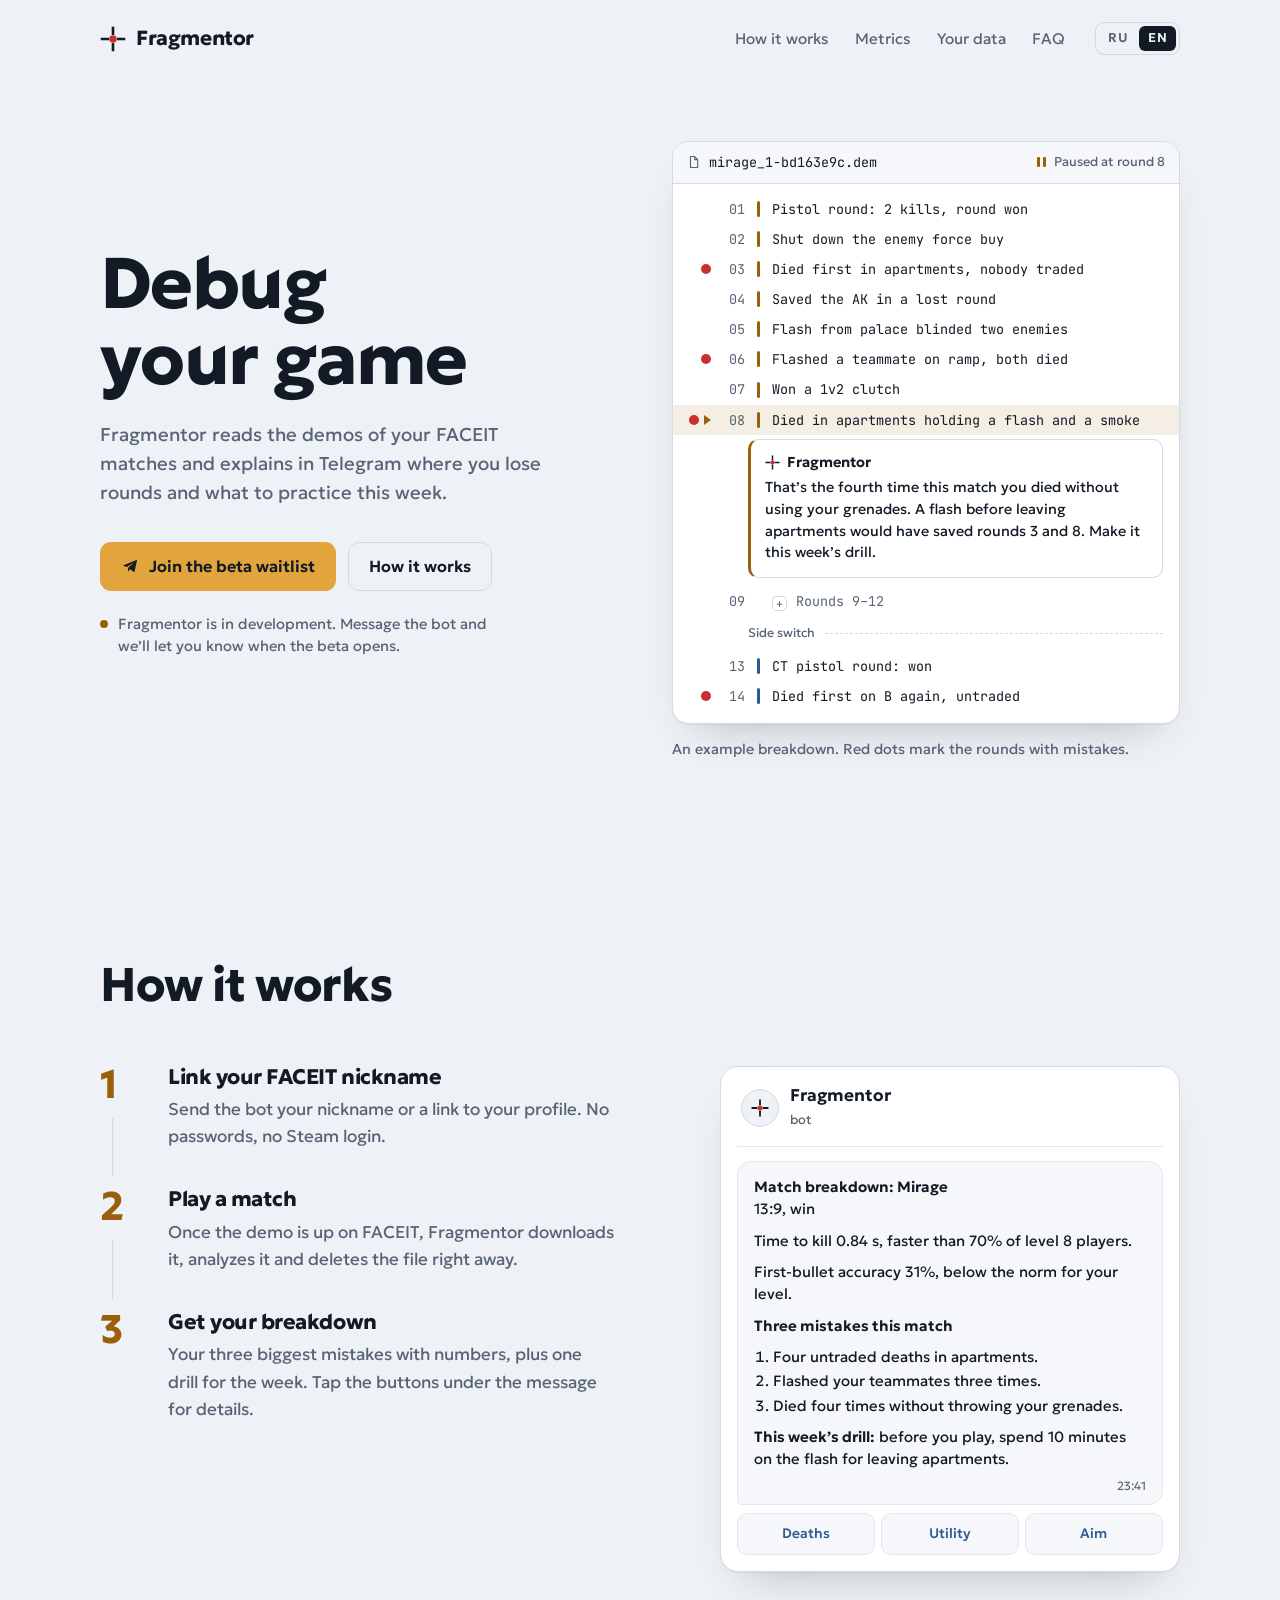
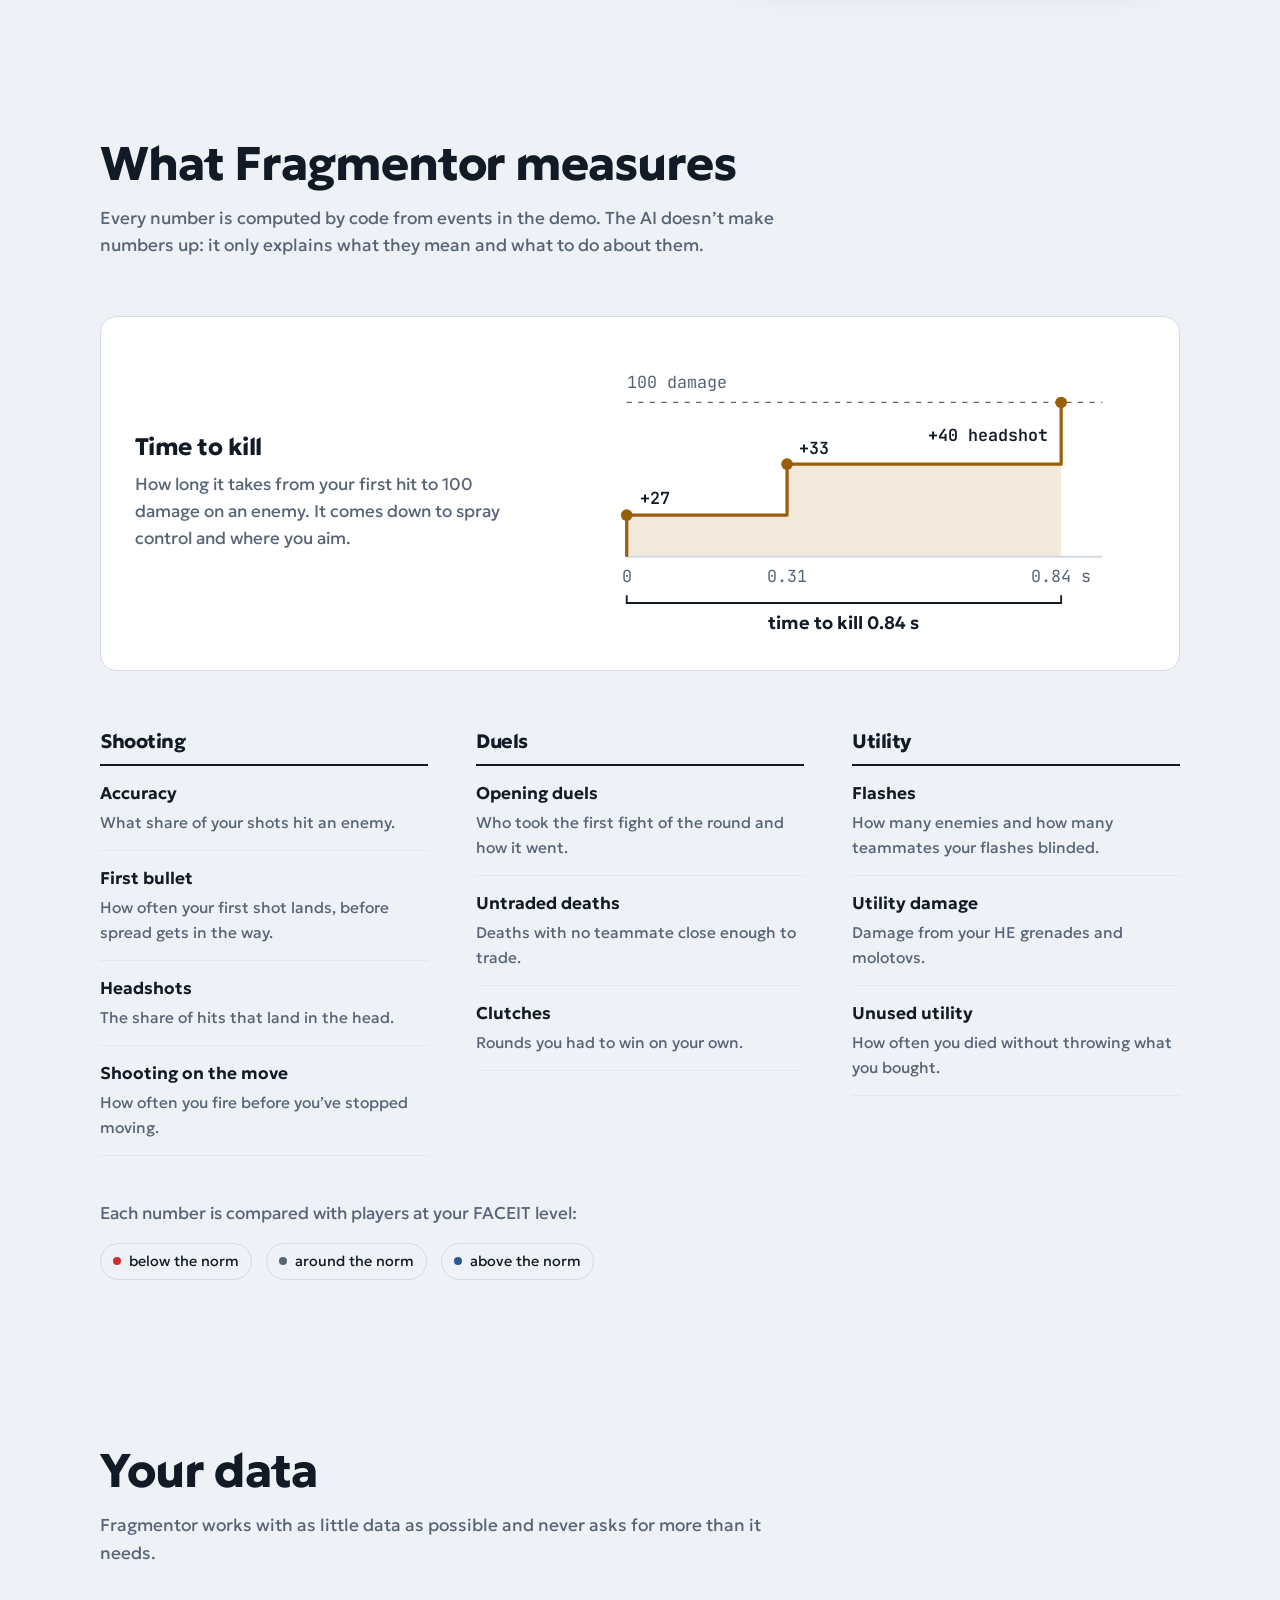
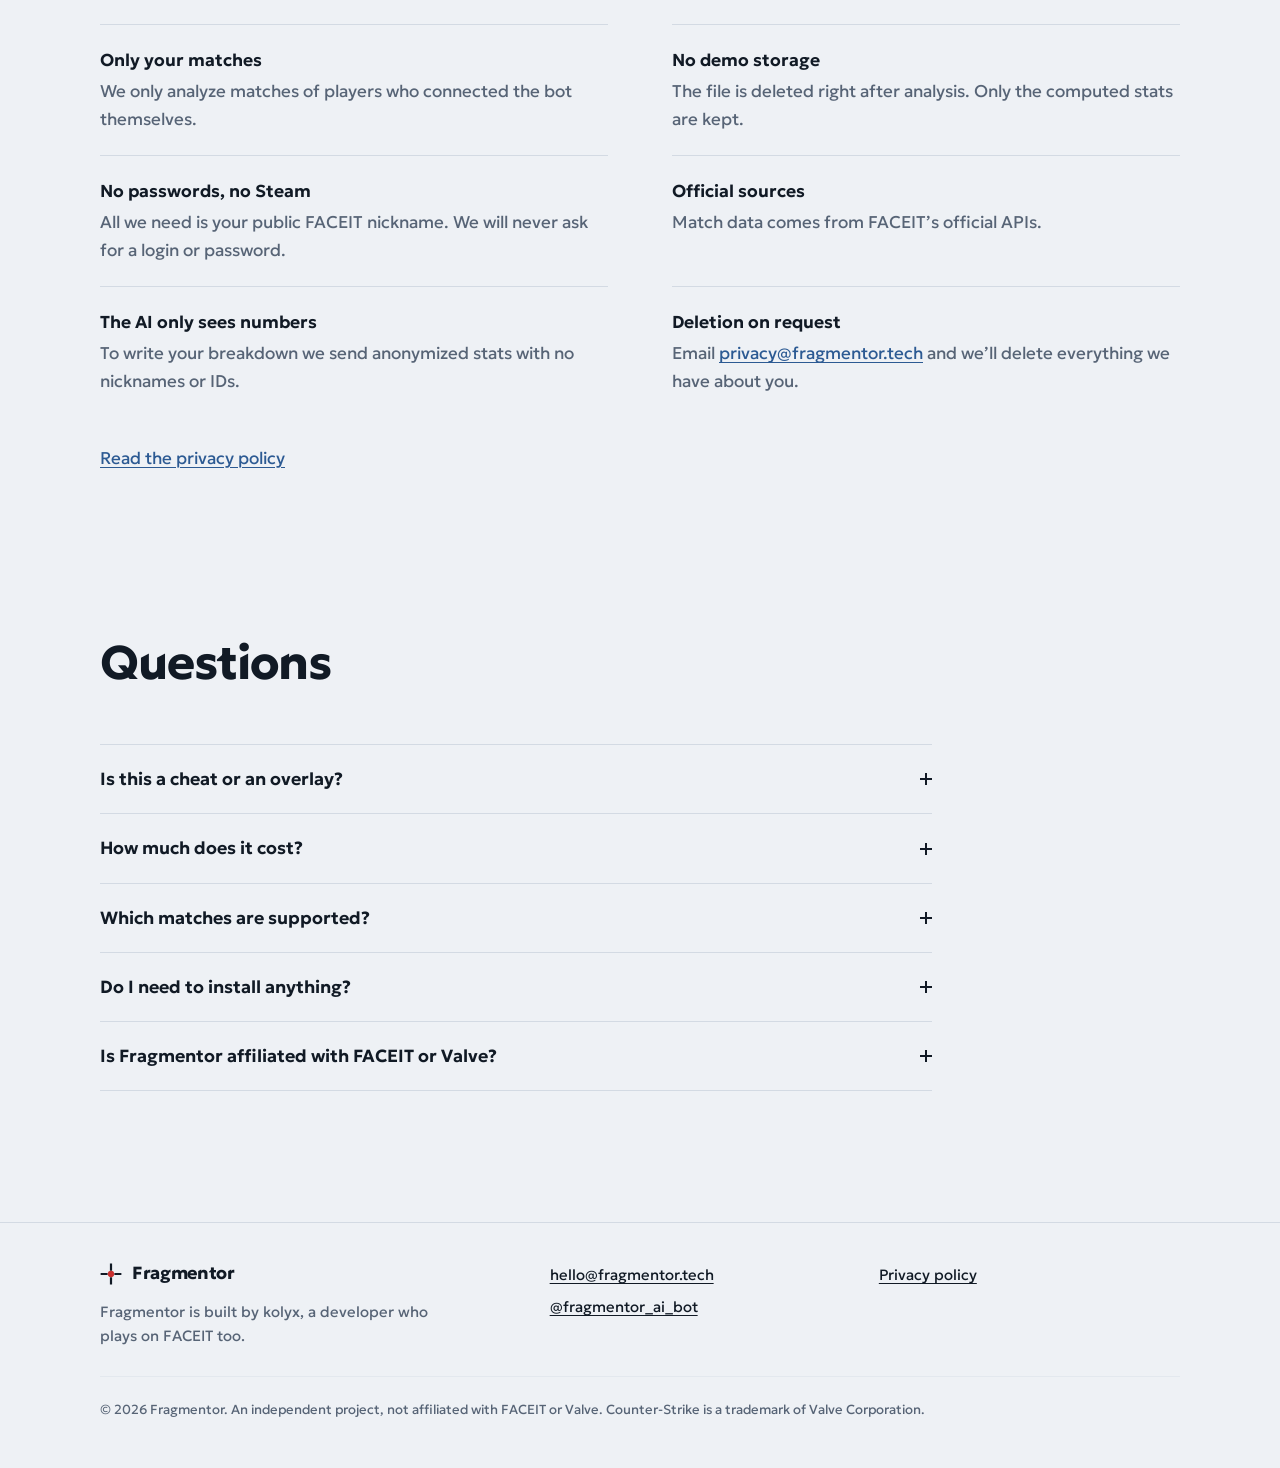
==== landing/src/index.html @ 15a8e7bc "init" ====
<!doctype html>
<html lang="ru" data-lang="ru">
<head>
<meta charset="utf-8">
<meta name="viewport" content="width=device-width, initial-scale=1">
<title>Fragmentor — ИИ-тренер по CS2 в Telegram</title>
<meta name="description" content="Fragmentor разбирает демки твоих матчей на FACEIT и объясняет в Telegram, где ты теряешь раунды и что тренировать на этой неделе.">
<link rel="canonical" href="https://fragmentor.tech/">
<meta property="og:type" content="website">
<meta property="og:site_name" content="Fragmentor">
<meta property="og:url" content="https://fragmentor.tech/">
<meta property="og:title" content="Fragmentor — ИИ-тренер по CS2 в Telegram">
<meta property="og:description" content="Разбор твоих матчей на FACEIT человеческим языком: где ты теряешь раунды и что тренировать на этой неделе.">
<meta property="og:image" content="https://fragmentor.tech/og-image.png">
<meta property="og:image:width" content="1200">
<meta property="og:image:height" content="630">
<meta property="og:locale" content="ru_RU">
<meta property="og:locale:alternate" content="en_US">
<meta name="twitter:card" content="summary_large_image">
<meta name="theme-color" content="#EEF1F5" media="(prefers-color-scheme: light)">
<meta name="theme-color" content="#0E151E" media="(prefers-color-scheme: dark)">
<link rel="icon" href="favicon.svg" type="image/svg+xml">
<link rel="apple-touch-icon" href="apple-touch-icon.png">
<script>(function(){var d=document.documentElement,l=null;try{var q=new URLSearchParams(location.search).get("lang");if(q==="ru"||q==="en"){l=q;try{localStorage.setItem("fr-lang",q)}catch(e){}}}catch(e){}if(!l){try{var s=localStorage.getItem("fr-lang");if(s==="ru"||s==="en")l=s}catch(e){}}if(!l){l="en";var a=navigator.languages&&navigator.languages.length?navigator.languages:[navigator.language||""];for(var i=0;i<a.length;i++){var c=String(a[i]).toLowerCase();if(c.indexOf("ru")===0){l="ru";break}if(c.indexOf("en")===0)break}}d.setAttribute("lang",l);d.setAttribute("data-lang",l)})();</script>
<style>@font-face{font-family:"Geologica";src:url([data-uri]) format("woff2");font-weight:300 800;font-style:normal;font-display:swap}
@font-face{font-family:"JetBrains Mono";src:url([data-uri]) format("woff2");font-weight:400 700;font-style:normal;font-display:swap}
/* ---------- tokens ---------- */
:root{
  --bg:#EEF1F5; --panel:#FFFFFF; --panel-2:#F5F7FA; --line:#D3DAE3; --line-soft:#E3E8EE;
  --ink:#111A25; --muted:#576476; --t:#E2A43D; --t-ink:#111A25; --t-strong:#9A5F0A; --ct:#2C5A93; --bp:#C9302F;
  --hl:rgba(162,101,12,.11); --fill:rgba(162,101,12,.14);
  --shadow:0 1px 0 rgba(17,26,37,.04),0 22px 44px -26px rgba(17,26,37,.30);
  color-scheme:light;
}
@media (prefers-color-scheme:dark){
  :root{
    --bg:#0E151E; --panel:#141D29; --panel-2:#111925; --line:#253345; --line-soft:#1C2836;
    --ink:#E4EAF2; --muted:#8E9BAE; --t:#E2A33E; --t-ink:#0E151E; --t-strong:#E2A33E; --ct:#82A6DB; --bp:#F0564F;
    --hl:rgba(226,163,62,.11); --fill:rgba(226,163,62,.14);
    --shadow:0 34px 70px -36px rgba(0,0,0,.7);
    color-scheme:dark;
  }
}

/* ---------- base ---------- */
*,*::before,*::after{box-sizing:border-box}
html{-webkit-text-size-adjust:100%;text-size-adjust:100%;scroll-behavior:smooth}
@media (prefers-reduced-motion:reduce){html{scroll-behavior:auto}}
body{margin:0;background:var(--bg);color:var(--ink);font-family:"Geologica",system-ui,-apple-system,"Segoe UI",Roboto,Arial,sans-serif;font-size:1.0625rem;line-height:1.6;font-weight:400;font-variation-settings:"SHRP" 0;-webkit-font-smoothing:antialiased;text-rendering:optimizeLegibility}
svg{display:block}
a{color:var(--ct);text-underline-offset:.2em;text-decoration-thickness:1px}
a:hover{text-decoration-thickness:2px}
:focus-visible{outline:2px solid var(--ct);outline-offset:3px;border-radius:6px}
h1,h2,h3{margin:0;font-weight:720;font-variation-settings:"SHRP" 100;letter-spacing:-.022em;line-height:1.06;text-wrap:balance}
p{margin:0}
b,strong{font-weight:620}
code{font-family:"JetBrains Mono",ui-monospace,SFMono-Regular,Menlo,Consolas,monospace;font-size:.88em;padding:.08em .38em;border-radius:5px;background:var(--panel-2);border:1px solid var(--line-soft)}

/* language switch: both languages live in the markup, one is hidden before first paint */
html[data-lang="ru"] [data-l="en"],html[data-lang="en"] [data-l="ru"]{display:none!important}

.wrap{width:100%;max-width:1160px;margin-inline:auto;padding-inline:clamp(20px,4vw,40px)}
.sr{position:absolute!important;width:1px;height:1px;padding:0;margin:-1px;overflow:hidden;clip:rect(0 0 0 0);white-space:nowrap;border:0}
.skip{position:absolute;left:12px;top:-64px;padding:10px 14px;background:var(--panel);color:var(--ink);border:1px solid var(--line);border-radius:8px;z-index:10}
.skip:focus{top:12px}

/* ---------- header ---------- */
.top{display:flex;align-items:center;justify-content:space-between;gap:24px;padding-block:22px}
.brand{display:inline-flex;align-items:center;gap:10px;color:var(--ink);text-decoration:none;font-weight:720;font-variation-settings:"SHRP" 100;font-size:1.28rem;letter-spacing:-.02em;line-height:1}
.mark{width:26px;height:26px;color:var(--ink);flex:none}
.mark-dot{fill:var(--bp)}
.nav{display:flex;align-items:center;gap:30px}
.links{display:flex;gap:26px}
.links a{color:var(--muted);text-decoration:none;font-size:.95rem}
.links a:hover{color:var(--ink)}
.lang{display:inline-flex;border:1px solid var(--line);border-radius:9px;padding:3px;gap:2px}
.lang button{font:inherit;font-size:.8rem;font-weight:600;letter-spacing:.03em;color:var(--muted);background:none;border:0;border-radius:6px;padding:5px 9px;cursor:pointer;line-height:1.2}
.lang button:hover{color:var(--ink)}
.lang button[aria-pressed="true"]{background:var(--ink);color:var(--bg)}
@media (max-width:880px){.links{display:none}}

/* ---------- hero ---------- */
.hero{display:grid;grid-template-columns:minmax(0,1fr) minmax(0,1fr);gap:clamp(36px,5vw,64px);align-items:center;padding-block:clamp(28px,5vw,72px) clamp(72px,9vw,128px)}
.hero h1{font-size:clamp(2.9rem,5.6vw,4.6rem);max-width:12ch}
.lede{margin-top:24px;font-size:clamp(1.1rem,1.45vw,1.24rem);color:var(--muted);max-width:34ch;line-height:1.55}
.actions{display:flex;flex-wrap:wrap;gap:12px;margin-top:34px}
.btn{display:inline-flex;align-items:center;gap:10px;padding:14px 20px;border-radius:11px;font-weight:600;font-size:1rem;text-decoration:none;line-height:1.2;border:1px solid transparent;transition:border-color .15s ease,filter .15s ease}
.btn svg{width:18px;height:18px;flex:none}
.btn-p{background:var(--t);color:var(--t-ink)}
.btn-p:hover{filter:brightness(1.07)}
.btn-s{border-color:var(--line);color:var(--ink)}
.btn-s:hover{border-color:var(--ink)}
.status{margin-top:22px;display:flex;gap:10px;align-items:baseline;color:var(--muted);font-size:.92rem;max-width:42ch;line-height:1.5}
.status::before{content:"";flex:none;width:8px;height:8px;border-radius:50%;background:var(--t-strong);transform:translateY(-1px)}
@media (max-width:980px){.hero{grid-template-columns:minmax(0,1fr)}.hero h1{max-width:11ch}}

/* ---------- debugger (the one loud element) ---------- */
.dbg-wrap{margin:0}
.dbg{background:var(--panel);border:1px solid var(--line);border-radius:16px;box-shadow:var(--shadow);overflow:hidden;font-family:"JetBrains Mono",ui-monospace,SFMono-Regular,Menlo,Consolas,monospace;font-size:.84rem;line-height:1.5}
.dbg-bar{display:flex;justify-content:space-between;align-items:center;gap:12px;padding:10px 14px;background:var(--panel-2);border-bottom:1px solid var(--line)}
.dbg-tab{display:inline-flex;align-items:center;gap:8px;color:var(--ink);min-width:0}
.dbg-tab span{overflow:hidden;text-overflow:ellipsis;white-space:nowrap}
.dbg-tab svg{width:14px;height:14px;color:var(--muted);flex:none}
.dbg-state{display:inline-flex;align-items:center;gap:8px;color:var(--muted);white-space:nowrap;font-family:"Geologica",system-ui,sans-serif;font-size:.8rem}
.pause{display:inline-flex;gap:3px}
.pause::before,.pause::after{content:"";width:3px;height:10px;border-radius:1px;background:var(--t-strong)}
.code{list-style:none;margin:0;padding:10px 0 12px}
.ln,.fold{display:grid;grid-template-columns:30px 22px 3px minmax(0,1fr);align-items:center;column-gap:12px;padding:5px 16px 5px 8px}
.g{display:flex;align-items:center;justify-content:flex-end;gap:5px}
.n{color:var(--muted);text-align:right;font-variant-numeric:tabular-nums}
.side{width:3px;height:16px;border-radius:2px;background:var(--t-strong)}
.side.ct{background:var(--ct)}
.dot{display:block;width:10px;height:10px;border-radius:50%;background:var(--bp)}
.arrow{display:block;width:0;height:0;border-top:5px solid transparent;border-bottom:5px solid transparent;border-left:7px solid var(--t-strong)}
.ln.cur{background:var(--hl)}
.fold{color:var(--muted)}
.fold .side{background:none}
.box{display:inline-grid;place-items:center;width:15px;height:15px;border:1px solid var(--line);border-radius:4px;font-size:.72rem;line-height:1;margin-right:9px;vertical-align:-2px}
.half{display:flex;align-items:center;gap:10px;padding:8px 16px 8px 75px;color:var(--muted);font-family:"Geologica",system-ui,sans-serif;font-size:.78rem}
.half::after{content:"";flex:1;border-top:1px dashed var(--line)}
.note{margin:4px 16px 8px 75px;padding:12px 14px 13px;border:1px solid var(--line);border-left:3px solid var(--t-strong);border-radius:10px;background:var(--panel);font-family:"Geologica",system-ui,sans-serif;font-size:.9rem;line-height:1.5}
.note-h{display:flex;align-items:center;gap:7px;font-weight:620;margin-bottom:4px}
.note-h .mark{width:15px;height:15px}
.dbg-cap{margin-top:14px;color:var(--muted);font-size:.9rem}
@media (max-width:520px){
  .dbg{font-size:.78rem}
  .ln,.fold{grid-template-columns:24px 20px 3px minmax(0,1fr);column-gap:9px;padding-right:12px}
  .half{padding-left:64px}
  .note{margin-left:16px}
}

/* one orchestrated moment: the debugger steps through the match on load */
@media (prefers-reduced-motion:no-preference){
  .code>li{animation:step .32s ease-out both;animation-delay:var(--d,0ms)}
  .ln .dot{animation:pop .34s cubic-bezier(.3,1.7,.5,1) both;animation-delay:calc(var(--d,0ms) + 260ms)}
  .code>li.cur{animation:step .32s ease-out both,cur .5s ease-out both;animation-delay:var(--d,0ms),var(--c,0ms)}
  .cur .arrow{animation:show .2s ease-out both;animation-delay:var(--c,0ms)}
}
@keyframes step{from{opacity:0;transform:translateY(3px)}to{opacity:1;transform:none}}
@keyframes pop{from{transform:scale(0)}to{transform:scale(1)}}
@keyframes cur{from{background:transparent}to{background:var(--hl)}}
@keyframes show{from{opacity:0}to{opacity:1}}

/* ---------- sections ---------- */
.sec{padding-block:clamp(52px,6.5vw,92px)}
.sec-head{max-width:46rem;margin-bottom:clamp(34px,5vw,56px)}
.sec-head h2{font-size:clamp(2rem,3.7vw,2.95rem)}
.sec-head p{margin-top:16px;color:var(--muted);font-size:1.08rem;max-width:58ch}

/* how it works: a real sequence, so it is numbered */
.how{display:grid;grid-template-columns:minmax(0,1fr) minmax(0,.95fr);gap:clamp(36px,6vw,88px);align-items:start}
.steps{list-style:none;margin:0;padding:0;counter-reset:s}
.steps li{position:relative;display:grid;grid-template-columns:52px minmax(0,1fr);gap:16px;padding-bottom:38px}
.steps li:last-child{padding-bottom:0}
.steps li::before{counter-increment:s;content:counter(s);font-weight:760;font-variation-settings:"SHRP" 100;font-size:2.5rem;line-height:.9;color:var(--t-strong)}
.steps li:not(:last-child)::after{content:"";position:absolute;left:12px;top:52px;bottom:12px;width:1px;background:var(--line)}
.steps h3{font-size:1.32rem;margin-bottom:8px}
.steps p{color:var(--muted);max-width:42ch}

.tg{margin:0;background:var(--panel);border:1px solid var(--line);border-radius:18px;box-shadow:var(--shadow);padding:16px;max-width:460px;width:100%;justify-self:end}
.tg-h{display:flex;align-items:center;gap:11px;padding:2px 4px 14px;border-bottom:1px solid var(--line-soft);margin-bottom:14px}
.ava{width:38px;height:38px;border-radius:50%;background:var(--bg);display:grid;place-items:center;border:1px solid var(--line);flex:none}
.ava .mark{width:18px;height:18px}
.tg-h b{display:block;line-height:1.2}
.tg-h small{color:var(--muted);font-size:.8rem}
.msg{background:var(--panel-2);border:1px solid var(--line-soft);border-radius:14px 14px 14px 4px;padding:14px 16px 10px;font-size:.93rem;line-height:1.5}
.msg p+p,.msg p+ol,.msg ol+p{margin-top:9px}
.msg ol{margin:4px 0 0;padding-left:1.25em}
.msg li+li{margin-top:2px}
.time{display:block;text-align:right;color:var(--muted);font-size:.74rem;margin-top:6px}
.kb{display:grid;grid-template-columns:repeat(3,minmax(0,1fr));gap:6px;margin-top:8px}
.kb>span{display:block;text-align:center;padding:9px 6px;border-radius:10px;background:var(--panel-2);border:1px solid var(--line-soft);font-size:.86rem;font-weight:500;color:var(--ct)}
@media (max-width:980px){.how{grid-template-columns:minmax(0,1fr)}.tg{justify-self:start}}

/* metrics */
.ttk{display:grid;grid-template-columns:minmax(0,.78fr) minmax(0,1.22fr);gap:clamp(24px,4vw,56px);align-items:center;padding:clamp(22px,3vw,34px);background:var(--panel);border:1px solid var(--line);border-radius:16px}
.ttk h3{font-size:1.5rem}
.ttk p{margin-top:10px;color:var(--muted);max-width:38ch}
.ttk svg{width:100%;max-width:540px;height:auto;justify-self:center;overflow:visible}
.ttk .axis{stroke:var(--line);stroke-width:1.5}
.ttk .lim{stroke:var(--muted);stroke-width:1;stroke-dasharray:4 5}
.ttk .area{fill:var(--fill)}
.ttk .stepline{stroke:var(--t-strong);fill:none;stroke-width:2.5;stroke-linejoin:round}
.ttk .hit{fill:var(--t-strong)}
.ttk .brace{stroke:var(--ink);fill:none;stroke-width:1.4}
.ttk text{font-family:"JetBrains Mono",ui-monospace,Menlo,Consolas,monospace;font-size:13px;fill:var(--muted)}
.ttk text.dmg{fill:var(--ink);font-weight:600}
.ttk text.total{fill:var(--ink);font-family:"Geologica",system-ui,sans-serif;font-weight:620;font-size:14px}
.groups{display:grid;grid-template-columns:repeat(3,minmax(0,1fr));gap:clamp(24px,4vw,48px);margin-top:clamp(40px,5vw,60px)}
.group h3{font-size:1.22rem;padding-bottom:12px;border-bottom:2px solid var(--ink)}
.group dl{margin:0}
.group dl>div{padding:14px 0;border-bottom:1px solid var(--line-soft)}
.group dt{font-weight:620}
.group dd{margin:4px 0 0;color:var(--muted);font-size:.97rem}
.compare{margin-top:clamp(32px,4vw,44px);display:flex;flex-wrap:wrap;align-items:center;gap:12px 14px;color:var(--muted);max-width:60rem}
.compare p{flex-basis:100%;margin-bottom:4px}
.chip{display:inline-flex;align-items:center;gap:8px;font-size:.9rem;color:var(--ink);padding:6px 12px;border-radius:999px;border:1px solid var(--line)}
.chip::before{content:"";width:8px;height:8px;border-radius:50%}
.chip.lo::before{background:var(--bp)}
.chip.mid::before{background:var(--muted)}
.chip.hi::before{background:var(--ct)}
@media (max-width:980px){.ttk{grid-template-columns:minmax(0,1fr)}.groups{grid-template-columns:minmax(0,1fr)}}

/* data pledges */
.pledges{display:grid;grid-template-columns:repeat(2,minmax(0,1fr));gap:0 clamp(28px,5vw,64px);list-style:none;margin:0;padding:0}
.pledges li{padding:22px 0;border-top:1px solid var(--line)}
.pledges b{display:block;font-size:1.08rem;margin-bottom:4px}
.pledges li>span{color:var(--muted)}
.more{margin-top:28px}
@media (max-width:760px){.pledges{grid-template-columns:minmax(0,1fr)}}

/* faq */
.faq{max-width:52rem}
.faq details{border-top:1px solid var(--line)}
.faq details:last-child{border-bottom:1px solid var(--line)}
.faq summary{list-style:none;cursor:pointer;display:flex;justify-content:space-between;align-items:center;gap:20px;padding:20px 0;font-weight:620;font-size:1.1rem}
.faq summary::-webkit-details-marker{display:none}
.faq summary::after{content:"";flex:none;width:12px;height:12px;background:linear-gradient(var(--ink),var(--ink)) center/12px 2px no-repeat,linear-gradient(var(--ink),var(--ink)) center/2px 12px no-repeat;transition:transform .2s ease}
.faq details[open] summary::after{transform:rotate(45deg)}
.faq details p{padding:0 0 22px;color:var(--muted);max-width:62ch}
@media (prefers-reduced-motion:reduce){.faq summary::after{transition:none}}

/* footer */
.foot{border-top:1px solid var(--line);margin-top:clamp(24px,4vw,48px)}
.foot-in{padding-block:40px 48px;display:grid;grid-template-columns:minmax(0,1.4fr) minmax(0,1fr) minmax(0,1fr);gap:28px;font-size:.93rem;color:var(--muted)}
.foot .brand{font-size:1.1rem}
.foot .brand .mark{width:22px;height:22px}
.foot p+p{margin-top:8px}
.foot a{color:var(--ink)}
.about{margin-top:14px;max-width:34ch}
.legal{grid-column:1/-1;font-size:.82rem;padding-top:22px;border-top:1px solid var(--line-soft)}
@media (max-width:760px){.foot-in{grid-template-columns:minmax(0,1fr)}}

/* privacy page */
.doc{max-width:46rem;padding-block:clamp(20px,4vw,48px) clamp(64px,8vw,104px)}
.back{display:inline-block;margin-bottom:28px;color:var(--muted);text-decoration:none;font-size:.95rem}
.back:hover{color:var(--ink)}
.doc h1{font-size:clamp(2.2rem,4.8vw,3.4rem)}
.date{margin-top:14px;color:var(--muted)}
.doc .intro{margin-top:26px;font-size:1.12rem}
.doc h2{font-size:1.36rem;margin-top:46px;margin-bottom:12px}
.doc p+p{margin-top:12px}
.doc ul{padding-left:1.2em;margin:12px 0 0}
.doc li+li{margin-top:8px}
</style>
</head>
<body>
<a class="skip" href="#main"><span data-l="ru">К содержанию</span><span data-l="en">Skip to content</span></a>

<header class="wrap top">
  <a class="brand" href="./"><svg class="mark" viewBox="0 0 32 32" aria-hidden="true"><path d="M16 2.5v7M16 22.5v7M2.5 16h7M22.5 16h7" fill="none" stroke="currentColor" stroke-width="3.2" stroke-linecap="square"/><circle class="mark-dot" cx="16" cy="16" r="4.6"/></svg><span>Fragmentor</span></a>
  <nav class="nav" aria-label="Fragmentor">
    <div class="links">
      <a href="#how"><span data-l="ru">Как это работает</span><span data-l="en">How it works</span></a>
      <a href="#metrics"><span data-l="ru">Что считаем</span><span data-l="en">Metrics</span></a>
      <a href="#data"><span data-l="ru">Данные</span><span data-l="en">Your data</span></a>
      <a href="#faq"><span data-l="ru">Вопросы</span><span data-l="en">FAQ</span></a>
    </div>
    <div class="lang" role="group" aria-label="Язык / Language">
      <button type="button" data-set-lang="ru" lang="ru" aria-pressed="true">RU</button>
      <button type="button" data-set-lang="en" lang="en" aria-pressed="false">EN</button>
    </div>
  </nav>
</header>

<main id="main">

<section class="wrap hero">
  <div class="hero-copy">
    <h1><span data-l="ru">Отладка твоей игры</span><span data-l="en">Debug your game</span></h1>
    <p class="lede" data-l="ru">Fragmentor разбирает демки твоих матчей на FACEIT и объясняет в Telegram, где ты теряешь раунды и что тренировать на этой неделе.</p>
    <p class="lede" data-l="en">Fragmentor reads the demos of your FACEIT matches and explains in Telegram where you lose rounds and what to practice this week.</p>
    <div class="actions">
      <a class="btn btn-p" href="https://t.me/fragmentor_ai_bot"><svg viewBox="0 0 24 24" aria-hidden="true"><path fill="currentColor" d="M2.5 11.2 21.5 3.5l-3.7 16.8-5.6-4.1-2.9 3 .3-4.9 8.4-7.4-10.4 6.5z"/></svg><span data-l="ru">Встать в очередь на бету</span><span data-l="en">Join the beta waitlist</span></a>
      <a class="btn btn-s" href="#how"><span data-l="ru">Как это работает</span><span data-l="en">How it works</span></a>
    </div>
    <p class="status" data-l="ru">Fragmentor в разработке. Напиши боту, и мы сообщим, когда откроем бету.</p>
    <p class="status" data-l="en">Fragmentor is in development. Message the bot and we’ll let you know when the beta opens.</p>
  </div>

  <figure class="dbg-wrap">
    <div class="dbg">
      <div class="dbg-bar">
        <div class="dbg-tab"><svg viewBox="0 0 16 16" aria-hidden="true"><path d="M4 1.75h4.75l3.5 3.5v9H4zM8.75 1.75v3.5h3.5" fill="none" stroke="currentColor" stroke-width="1.3" stroke-linejoin="round"/></svg><span>mirage_1-bd163e9c.dem</span></div>
        <div class="dbg-state"><span class="pause" aria-hidden="true"></span><span data-l="ru">Пауза на раунде 8</span><span data-l="en">Paused at round 8</span></div>
      </div>
      <ol class="code">
        <li class="ln" style="--d:120ms"><span class="g"></span><span class="n">01</span><span class="side"></span><span class="x"><span data-l="ru">Пистолетка: 2 убийства, раунд наш</span><span data-l="en">Pistol round: 2 kills, round won</span></span></li>
        <li class="ln" style="--d:200ms"><span class="g"></span><span class="n">02</span><span class="side"></span><span class="x"><span data-l="ru">Добили форс соперника</span><span data-l="en">Shut down the enemy force buy</span></span></li>
        <li class="ln bp" style="--d:280ms"><span class="g"><i class="dot"></i></span><span class="n">03</span><span class="side"></span><span class="x"><span data-l="ru">Умер первым в апсах, никто не разменял</span><span data-l="en">Died first in apartments, nobody traded</span></span></li>
        <li class="ln" style="--d:360ms"><span class="g"></span><span class="n">04</span><span class="side"></span><span class="x"><span data-l="ru">Сохранил AK в проигранном раунде</span><span data-l="en">Saved the AK in a lost round</span></span></li>
        <li class="ln" style="--d:440ms"><span class="g"></span><span class="n">05</span><span class="side"></span><span class="x"><span data-l="ru">Флешка из паласа ослепила двоих</span><span data-l="en">Flash from palace blinded two enemies</span></span></li>
        <li class="ln bp" style="--d:520ms"><span class="g"><i class="dot"></i></span><span class="n">06</span><span class="side"></span><span class="x"><span data-l="ru">Ослепил своего на рампе, погибли оба</span><span data-l="en">Flashed a teammate on ramp, both died</span></span></li>
        <li class="ln" style="--d:600ms"><span class="g"></span><span class="n">07</span><span class="side"></span><span class="x"><span data-l="ru">Выиграл клатч 1 на 2</span><span data-l="en">Won a 1v2 clutch</span></span></li>
        <li class="ln bp cur" style="--d:680ms;--c:1250ms"><span class="g"><i class="dot"></i><i class="arrow"></i></span><span class="n">08</span><span class="side"></span><span class="x"><span data-l="ru">Умер в апсах с флешкой и смоком</span><span data-l="en">Died in apartments holding a flash and a smoke</span></span></li>
        <li class="note" style="--d:1450ms">
          <div class="note-h"><svg class="mark" viewBox="0 0 32 32" aria-hidden="true"><path d="M16 2.5v7M16 22.5v7M2.5 16h7M22.5 16h7" fill="none" stroke="currentColor" stroke-width="3.2" stroke-linecap="square"/><circle class="mark-dot" cx="16" cy="16" r="4.6"/></svg><span>Fragmentor</span></div>
          <p data-l="ru">Четвёртый раз за матч ты умираешь, не бросив гранаты. Флешка перед выходом из апсов спасла бы раунды 3 и 8. Её и потренируй на этой неделе.</p>
          <p data-l="en">That’s the fourth time this match you died without using your grenades. A flash before leaving apartments would have saved rounds 3 and 8. Make it this week’s drill.</p>
        </li>
        <li class="fold" style="--d:760ms"><span class="g"></span><span class="n">09</span><span class="side"></span><span class="x"><span class="box" aria-hidden="true">+</span><span data-l="ru">Раунды 9–12</span><span data-l="en">Rounds 9–12</span></span></li>
        <li class="half" style="--d:840ms"><span data-l="ru">Смена сторон</span><span data-l="en">Side switch</span></li>
        <li class="ln" style="--d:920ms"><span class="g"></span><span class="n">13</span><span class="side ct"></span><span class="x"><span data-l="ru">Пистолетка за CT: раунд наш</span><span data-l="en">CT pistol round: won</span></span></li>
        <li class="ln bp" style="--d:1000ms"><span class="g"><i class="dot"></i></span><span class="n">14</span><span class="side ct"></span><span class="x"><span data-l="ru">Снова умер первым на B, без размена</span><span data-l="en">Died first on B again, untraded</span></span></li>
      </ol>
    </div>
    <figcaption class="dbg-cap"><span data-l="ru">Пример разбора. Красные точки отмечают раунды с ошибками.</span><span data-l="en">An example breakdown. Red dots mark the rounds with mistakes.</span></figcaption>
  </figure>
</section>

<section class="wrap sec" id="how">
  <div class="sec-head">
    <h2><span data-l="ru">Как это работает</span><span data-l="en">How it works</span></h2>
  </div>
  <div class="how">
    <ol class="steps">
      <li><div>
        <h3><span data-l="ru">Привяжи ник FACEIT</span><span data-l="en">Link your FACEIT nickname</span></h3>
        <p data-l="ru">Напиши боту свой ник или пришли ссылку на профиль. Пароли и вход через Steam не нужны.</p>
        <p data-l="en">Send the bot your nickname or a link to your profile. No passwords, no Steam login.</p>
      </div></li>
      <li><div>
        <h3><span data-l="ru">Сыграй матч</span><span data-l="en">Play a match</span></h3>
        <p data-l="ru">Когда демка появится на FACEIT, Fragmentor скачает её, разберёт и сразу удалит файл.</p>
        <p data-l="en">Once the demo is up on FACEIT, Fragmentor downloads it, analyzes it and deletes the file right away.</p>
      </div></li>
      <li><div>
        <h3><span data-l="ru">Получи разбор</span><span data-l="en">Get your breakdown</span></h3>
        <p data-l="ru">Три главные ошибки с цифрами и одно задание на неделю. Подробности открываются кнопками под сообщением.</p>
        <p data-l="en">Your three biggest mistakes with numbers, plus one drill for the week. Tap the buttons under the message for details.</p>
      </div></li>
    </ol>

    <figure class="tg">
      <div class="tg-h">
        <span class="ava"><svg class="mark" viewBox="0 0 32 32" aria-hidden="true"><path d="M16 2.5v7M16 22.5v7M2.5 16h7M22.5 16h7" fill="none" stroke="currentColor" stroke-width="3.2" stroke-linecap="square"/><circle class="mark-dot" cx="16" cy="16" r="4.6"/></svg></span>
        <div><b>Fragmentor</b><small><span data-l="ru">бот</span><span data-l="en">bot</span></small></div>
      </div>
      <div class="msg" data-l="ru">
        <p><b>Разбор матча на Mirage</b><br>13:9, победа</p>
        <p>Время убийства 0,84 с — быстрее, чем у 70% игроков 8 уровня.</p>
        <p>Точность первой пули 31% — ниже нормы для твоего уровня.</p>
        <p><b>Три ошибки этого матча</b></p>
        <ol>
          <li>Четыре смерти без размена в апсах.</li>
          <li>Трижды ослепил своих.</li>
          <li>Четыре раза умер, не бросив гранаты.</li>
        </ol>
        <p><b>Задание на неделю:</b> перед игрой 10 минут отрабатывай флешку на выход из апсов.</p>
        <span class="time">23:41</span>
      </div>
      <div class="msg" data-l="en">
        <p><b>Match breakdown: Mirage</b><br>13:9, win</p>
        <p>Time to kill 0.84 s, faster than 70% of level 8 players.</p>
        <p>First-bullet accuracy 31%, below the norm for your level.</p>
        <p><b>Three mistakes this match</b></p>
        <ol>
          <li>Four untraded deaths in apartments.</li>
          <li>Flashed your teammates three times.</li>
          <li>Died four times without throwing your grenades.</li>
        </ol>
        <p><b>This week’s drill:</b> before you play, spend 10 minutes on the flash for leaving apartments.</p>
        <span class="time">23:41</span>
      </div>
      <div class="kb" aria-hidden="true">
        <span><span data-l="ru">Смерти</span><span data-l="en">Deaths</span></span>
        <span><span data-l="ru">Гранаты</span><span data-l="en">Utility</span></span>
        <span><span data-l="ru">Стрельба</span><span data-l="en">Aim</span></span>
      </div>
      <figcaption class="sr"><span data-l="ru">Пример сообщения с разбором в Telegram</span><span data-l="en">An example breakdown message in Telegram</span></figcaption>
    </figure>
  </div>
</section>

<section class="wrap sec" id="metrics">
  <div class="sec-head">
    <h2><span data-l="ru">Что считает Fragmentor</span><span data-l="en">What Fragmentor measures</span></h2>
    <p data-l="ru">Все цифры считает код по событиям из демки. Нейросеть их не придумывает: она только объясняет, что они значат и что с этим делать.</p>
    <p data-l="en">Every number is computed by code from events in the demo. The AI doesn’t make numbers up: it only explains what they mean and what to do about them.</p>
  </div>

  <div class="ttk">
    <div>
      <h3><span data-l="ru">Время убийства</span><span data-l="en">Time to kill</span></h3>
      <p data-l="ru">Сколько проходит от твоего первого попадания до 100 урона по врагу. Зависит от контроля спрея и от того, куда ты целишься.</p>
      <p data-l="en">How long it takes from your first hit to 100 damage on an enemy. It comes down to spray control and where you aim.</p>
    </div>
    <svg viewBox="0 0 420 222" role="img" aria-labelledby="ttk-t">
      <title id="ttk-t">0,84 s: 27 + 33 + 40 = 100</title>
      <path class="area" d="M34 160V127.6H158.7V88H371.9V160Z"/>
      <path class="lim" d="M34 40H404"/>
      <path class="axis" d="M34 160H404"/>
      <path class="stepline" d="M34 160V127.6H158.7V88H371.9V40"/>
      <circle class="hit" cx="34" cy="127.6" r="4.5"/>
      <circle class="hit" cx="158.7" cy="88" r="4.5"/>
      <circle class="hit" cx="371.9" cy="40" r="4.5"/>
      <text x="34" y="29" data-l="ru">100 урона</text>
      <text x="34" y="29" data-l="en">100 damage</text>
      <text class="dmg" x="44" y="119">+27</text>
      <text class="dmg" x="168" y="80">+33</text>
      <text class="dmg" x="362" y="70" text-anchor="end" data-l="ru">+40 в голову</text>
      <text class="dmg" x="362" y="70" text-anchor="end" data-l="en">+40 headshot</text>
      <text x="34" y="180" text-anchor="middle">0</text>
      <text x="158.7" y="180" text-anchor="middle" data-l="ru">0,31</text>
      <text x="158.7" y="180" text-anchor="middle" data-l="en">0.31</text>
      <text x="371.9" y="180" text-anchor="middle" data-l="ru">0,84 с</text>
      <text x="371.9" y="180" text-anchor="middle" data-l="en">0.84 s</text>
      <path class="brace" d="M34 190v6H371.9v-6"/>
      <text class="total" x="203" y="216" text-anchor="middle" data-l="ru">время убийства 0,84 с</text>
      <text class="total" x="203" y="216" text-anchor="middle" data-l="en">time to kill 0.84 s</text>
    </svg>
  </div>

  <div class="groups">
    <div class="group">
      <h3><span data-l="ru">Стрельба</span><span data-l="en">Shooting</span></h3>
      <dl>
        <div><dt><span data-l="ru">Точность</span><span data-l="en">Accuracy</span></dt>
          <dd data-l="ru">Какая доля выстрелов попадает во врага.</dd><dd data-l="en">What share of your shots hit an enemy.</dd></div>
        <div><dt><span data-l="ru">Первая пуля</span><span data-l="en">First bullet</span></dt>
          <dd data-l="ru">Как часто попадает первый выстрел, пока разброс ещё не мешает.</dd><dd data-l="en">How often your first shot lands, before spread gets in the way.</dd></div>
        <div><dt><span data-l="ru">Хедшоты</span><span data-l="en">Headshots</span></dt>
          <dd data-l="ru">Доля попаданий в голову.</dd><dd data-l="en">The share of hits that land in the head.</dd></div>
        <div><dt><span data-l="ru">Стрельба на ходу</span><span data-l="en">Shooting on the move</span></dt>
          <dd data-l="ru">Как часто ты стреляешь, не успев остановиться.</dd><dd data-l="en">How often you fire before you’ve stopped moving.</dd></div>
      </dl>
    </div>
    <div class="group">
      <h3><span data-l="ru">Дуэли</span><span data-l="en">Duels</span></h3>
      <dl>
        <div><dt><span data-l="ru">Открывающие дуэли</span><span data-l="en">Opening duels</span></dt>
          <dd data-l="ru">Кто первым начал раунд и чем это закончилось.</dd><dd data-l="en">Who took the first fight of the round and how it went.</dd></div>
        <div><dt><span data-l="ru">Смерти без размена</span><span data-l="en">Untraded deaths</span></dt>
          <dd data-l="ru">Когда рядом не оказалось тиммейта, чтобы отомстить.</dd><dd data-l="en">Deaths with no teammate close enough to trade.</dd></div>
        <div><dt><span data-l="ru">Клатчи</span><span data-l="en">Clutches</span></dt>
          <dd data-l="ru">Раунды, которые ты вытаскивал в одиночку.</dd><dd data-l="en">Rounds you had to win on your own.</dd></div>
      </dl>
    </div>
    <div class="group">
      <h3><span data-l="ru">Гранаты</span><span data-l="en">Utility</span></h3>
      <dl>
        <div><dt><span data-l="ru">Ослепления</span><span data-l="en">Flashes</span></dt>
          <dd data-l="ru">Сколько врагов и сколько своих ослепили твои флешки.</dd><dd data-l="en">How many enemies and how many teammates your flashes blinded.</dd></div>
        <div><dt><span data-l="ru">Урон гранатами</span><span data-l="en">Utility damage</span></dt>
          <dd data-l="ru">Сколько урона нанесли HE и молотовы.</dd><dd data-l="en">Damage from your HE grenades and molotovs.</dd></div>
        <div><dt><span data-l="ru">Неиспользованные гранаты</span><span data-l="en">Unused utility</span></dt>
          <dd data-l="ru">Сколько раз ты умер, не бросив то, что купил.</dd><dd data-l="en">How often you died without throwing what you bought.</dd></div>
      </dl>
    </div>
  </div>

  <div class="compare">
    <p data-l="ru">Каждый показатель сравниваем с игроками твоего уровня FACEIT:</p>
    <p data-l="en">Each number is compared with players at your FACEIT level:</p>
    <span class="chip lo"><span data-l="ru">ниже нормы</span><span data-l="en">below the norm</span></span>
    <span class="chip mid"><span data-l="ru">в норме</span><span data-l="en">around the norm</span></span>
    <span class="chip hi"><span data-l="ru">выше нормы</span><span data-l="en">above the norm</span></span>
  </div>
</section>

<section class="wrap sec" id="data">
  <div class="sec-head">
    <h2><span data-l="ru">Твои данные</span><span data-l="en">Your data</span></h2>
    <p data-l="ru">Fragmentor работает с минимумом данных и не просит лишнего.</p>
    <p data-l="en">Fragmentor works with as little data as possible and never asks for more than it needs.</p>
  </div>
  <ul class="pledges">
    <li><b><span data-l="ru">Только твои матчи</span><span data-l="en">Only your matches</span></b>
      <span data-l="ru">Разбираем матчи тех, кто сам подключил бота.</span><span data-l="en">We only analyze matches of players who connected the bot themselves.</span></li>
    <li><b><span data-l="ru">Демки не храним</span><span data-l="en">No demo storage</span></b>
      <span data-l="ru">Файл удаляется сразу после разбора, остаются только посчитанные показатели.</span><span data-l="en">The file is deleted right after analysis. Only the computed stats are kept.</span></li>
    <li><b><span data-l="ru">Без паролей и Steam</span><span data-l="en">No passwords, no Steam</span></b>
      <span data-l="ru">Нужен только публичный ник FACEIT. Логин и пароль мы никогда не попросим.</span><span data-l="en">All we need is your public FACEIT nickname. We will never ask for a login or password.</span></li>
    <li><b><span data-l="ru">Официальные источники</span><span data-l="en">Official sources</span></b>
      <span data-l="ru">Данные о матчах берём через официальные API FACEIT.</span><span data-l="en">Match data comes from FACEIT’s official APIs.</span></li>
    <li><b><span data-l="ru">Нейросеть видит только цифры</span><span data-l="en">The AI only sees numbers</span></b>
      <span data-l="ru">Для текста разбора отправляем обезличенную статистику, без ников и ID.</span><span data-l="en">To write your breakdown we send anonymized stats with no nicknames or IDs.</span></li>
    <li><b><span data-l="ru">Удаление по запросу</span><span data-l="en">Deletion on request</span></b>
      <span data-l="ru">Напиши на <a href="mailto:privacy@fragmentor.tech">privacy@fragmentor.tech</a>, и мы удалим всё, что о тебе знаем.</span><span data-l="en">Email <a href="mailto:privacy@fragmentor.tech">privacy@fragmentor.tech</a> and we’ll delete everything we have about you.</span></li>
  </ul>
  <p class="more"><a href="privacy.html"><span data-l="ru">Подробнее в политике конфиденциальности</span><span data-l="en">Read the privacy policy</span></a></p>
</section>

<section class="wrap sec" id="faq">
  <div class="sec-head">
    <h2><span data-l="ru">Вопросы</span><span data-l="en">Questions</span></h2>
  </div>
  <div class="faq">
    <details>
      <summary><span data-l="ru">Это чит или оверлей?</span><span data-l="en">Is this a cheat or an overlay?</span></summary>
      <p data-l="ru">Нет. Fragmentor никак не связан с клиентом игры и не работает во время матча. Он смотрит только записи уже сыгранных матчей.</p>
      <p data-l="en">No. Fragmentor never touches the game client and doesn’t run during matches. It only looks at recordings of matches that are already over.</p>
    </details>
    <details>
      <summary><span data-l="ru">Сколько это стоит?</span><span data-l="en">How much does it cost?</span></summary>
      <p data-l="ru">Первые разборы бесплатные. Дальше будет подписка, цену объявим к запуску беты.</p>
      <p data-l="en">Your first breakdowns are free. After that there will be a subscription. We’ll announce the price when the beta launches.</p>
    </details>
    <details>
      <summary><span data-l="ru">Какие матчи поддерживаются?</span><span data-l="en">Which matches are supported?</span></summary>
      <p data-l="ru">Матчи CS2 на FACEIT. Премьер и соревновательный режим Valve в планах.</p>
      <p data-l="en">CS2 matches on FACEIT. Valve’s Premier and Competitive modes are planned.</p>
    </details>
    <details>
      <summary><span data-l="ru">Нужно что-то устанавливать?</span><span data-l="en">Do I need to install anything?</span></summary>
      <p data-l="ru">Нет. Всё работает в Telegram.</p>
      <p data-l="en">No. Everything happens in Telegram.</p>
    </details>
    <details>
      <summary><span data-l="ru">Fragmentor связан с FACEIT или Valve?</span><span data-l="en">Is Fragmentor affiliated with FACEIT or Valve?</span></summary>
      <p data-l="ru">Нет. Это независимый проект, который пользуется публичными API FACEIT по их правилам.</p>
      <p data-l="en">No. It’s an independent project that uses FACEIT’s public APIs under their terms.</p>
    </details>
  </div>
</section>

</main>

<footer class="foot"><div class="wrap foot-in">
  <div>
    <a class="brand" href="./"><svg class="mark" viewBox="0 0 32 32" aria-hidden="true"><path d="M16 2.5v7M16 22.5v7M2.5 16h7M22.5 16h7" fill="none" stroke="currentColor" stroke-width="3.2" stroke-linecap="square"/><circle class="mark-dot" cx="16" cy="16" r="4.6"/></svg><span>Fragmentor</span></a>
    <p class="about" data-l="ru">Fragmentor делает kolyx — разработчик, который сам играет на FACEIT.</p>
    <p class="about" data-l="en">Fragmentor is built by kolyx, a developer who plays on FACEIT too.</p>
  </div>
  <div>
    <p><a href="mailto:hello@fragmentor.tech">hello@fragmentor.tech</a></p>
    <p><a href="https://t.me/fragmentor_ai_bot">@fragmentor_ai_bot</a></p>
  </div>
  <div>
    <p><a href="privacy.html"><span data-l="ru">Политика конфиденциальности</span><span data-l="en">Privacy policy</span></a></p>
  </div>
  <p class="legal">
    <span data-l="ru">© 2026 Fragmentor. Независимый проект, не связан с FACEIT и Valve. Counter-Strike — товарный знак Valve Corporation.</span>
    <span data-l="en">© 2026 Fragmentor. An independent project, not affiliated with FACEIT or Valve. Counter-Strike is a trademark of Valve Corporation.</span>
  </p>
</div></footer>

<script>(function(){var d=document.documentElement,M={"ru": {"t": "Fragmentor — ИИ-тренер по CS2 в Telegram", "d": "Fragmentor разбирает демки твоих матчей на FACEIT и объясняет в Telegram, где ты теряешь раунды и что тренировать на этой неделе."}, "en": {"t": "Fragmentor — AI coach for CS2 in Telegram", "d": "Fragmentor reads the demos of your FACEIT matches and explains in Telegram where you lose rounds and what to practice this week."}};function set(l){d.setAttribute("lang",l);d.setAttribute("data-lang",l);document.title=M[l].t;var m=document.querySelector('meta[name="description"]');if(m)m.setAttribute("content",M[l].d);var b=document.querySelectorAll("[data-set-lang]");for(var i=0;i<b.length;i++){b[i].setAttribute("aria-pressed",b[i].getAttribute("data-set-lang")===l?"true":"false")}}set(d.getAttribute("data-lang")==="en"?"en":"ru");var b=document.querySelectorAll("[data-set-lang]");for(var i=0;i<b.length;i++){b[i].addEventListener("click",function(){var l=this.getAttribute("data-set-lang");try{localStorage.setItem("fr-lang",l)}catch(e){}set(l)})}})();</script>
</body>
</html>
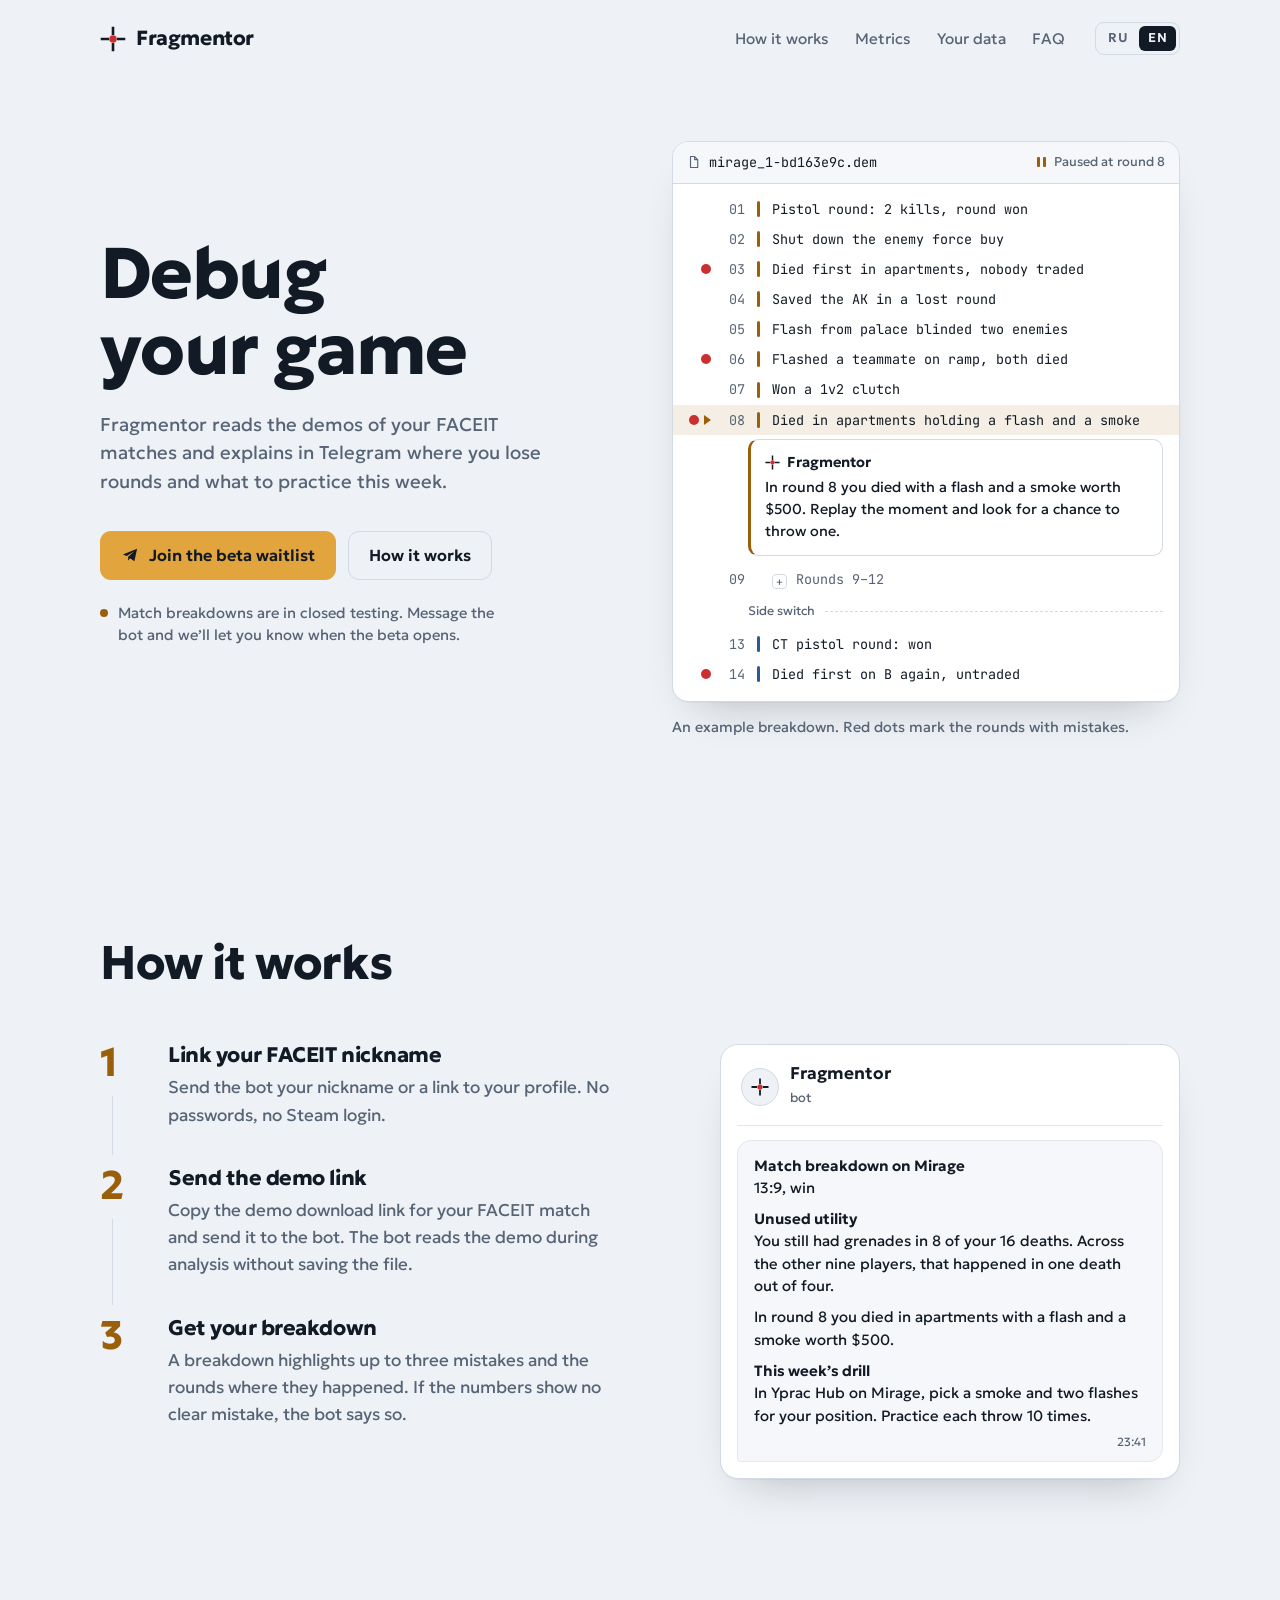
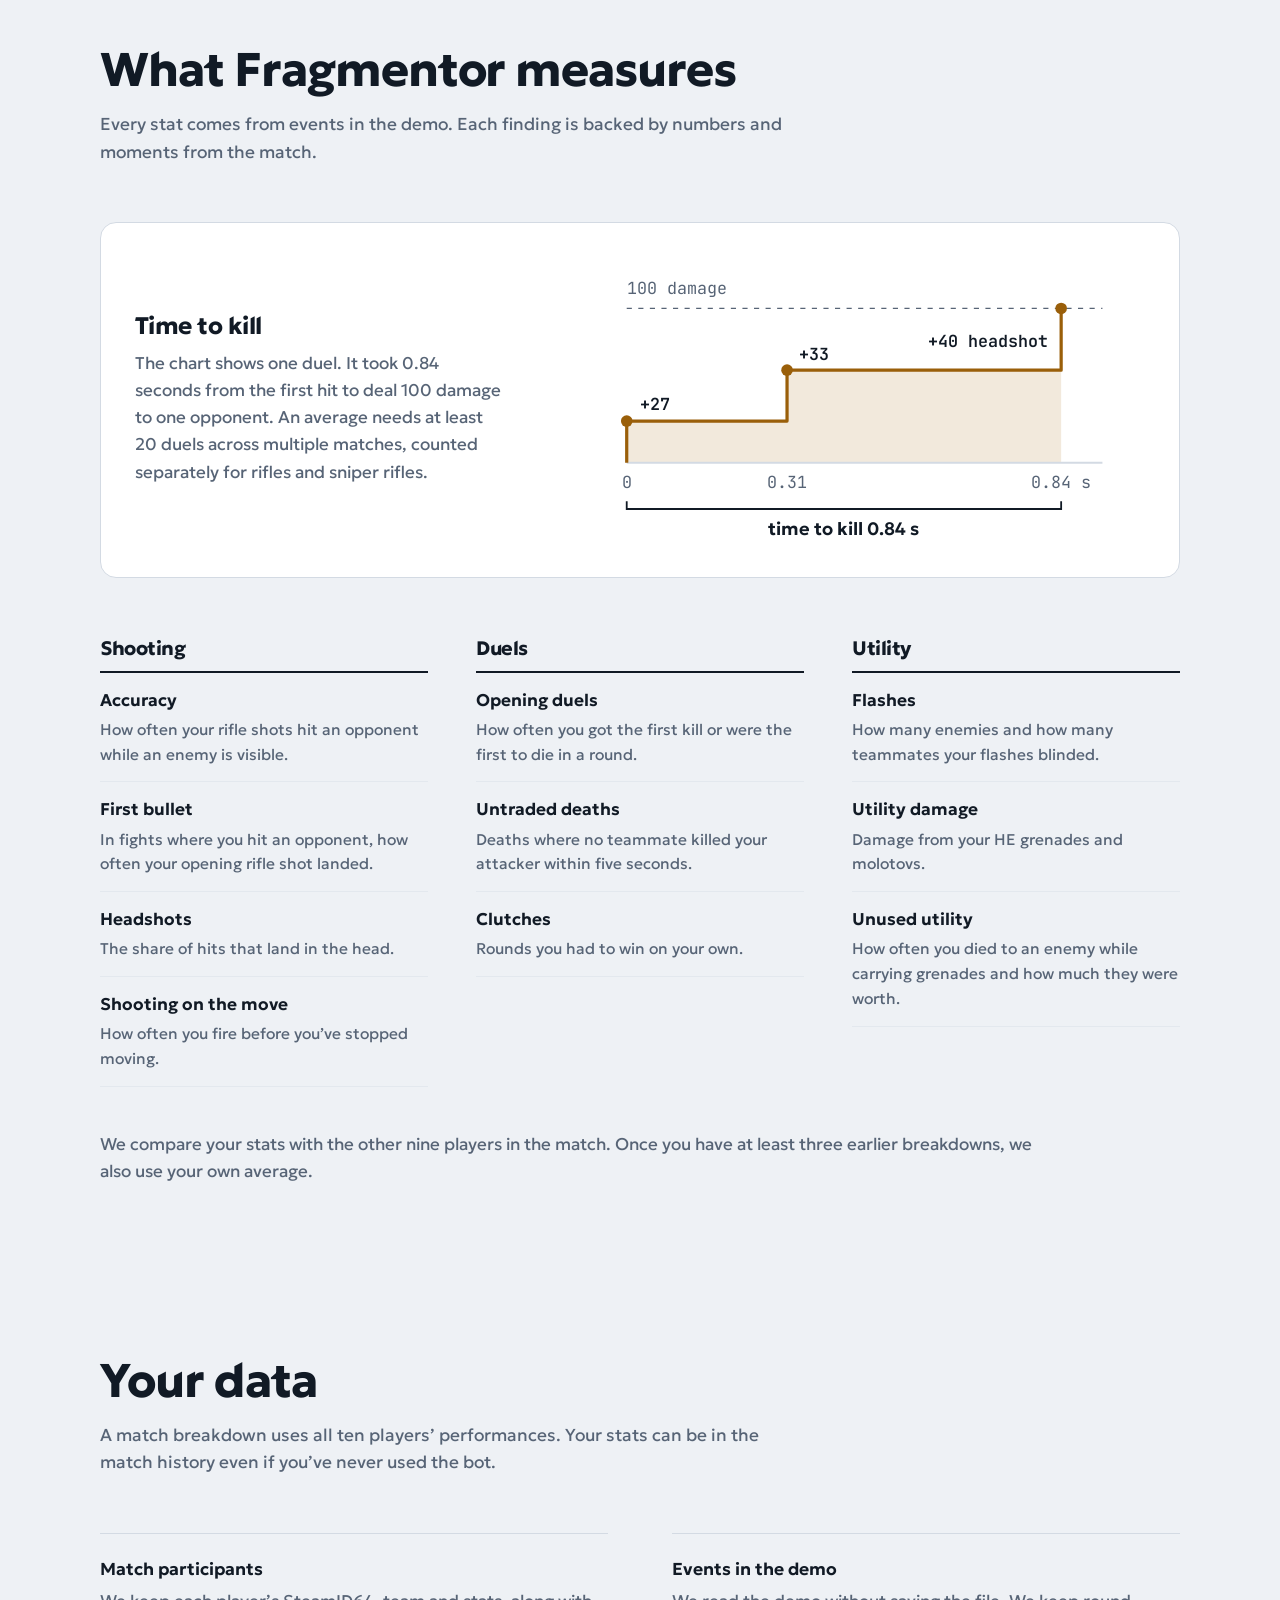
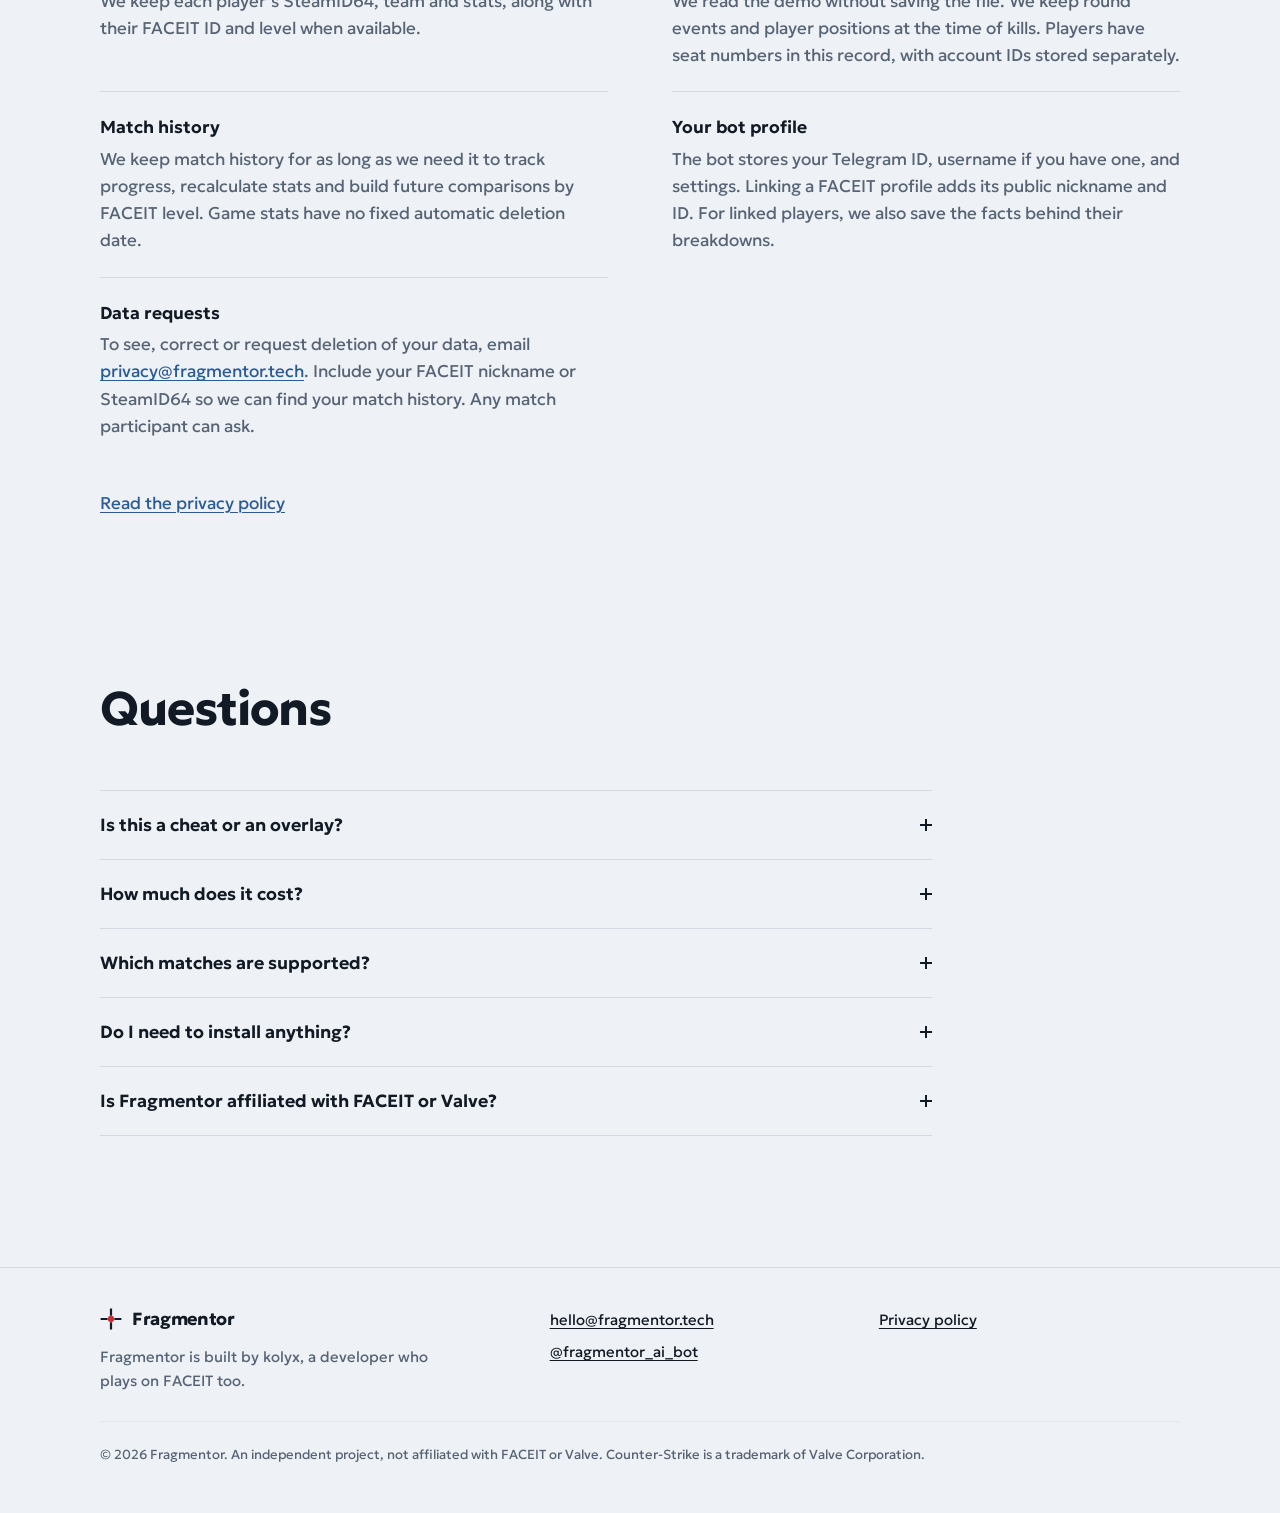
==== commit 75b88e99: "Align privacy policy and review examples with actual storage" ====
--- a/landing/src/index.html
+++ b/landing/src/index.html
@@ -3,13 +3,13 @@
 <head>
 <meta charset="utf-8">
 <meta name="viewport" content="width=device-width, initial-scale=1">
-<title>Fragmentor — ИИ-тренер по CS2 в Telegram</title>
+<title>Fragmentor — тренер по CS2 в Telegram</title>
 <meta name="description" content="Fragmentor разбирает демки твоих матчей на FACEIT и объясняет в Telegram, где ты теряешь раунды и что тренировать на этой неделе.">
 <link rel="canonical" href="https://fragmentor.tech/">
 <meta property="og:type" content="website">
 <meta property="og:site_name" content="Fragmentor">
 <meta property="og:url" content="https://fragmentor.tech/">
-<meta property="og:title" content="Fragmentor — ИИ-тренер по CS2 в Telegram">
+<meta property="og:title" content="Fragmentor — тренер по CS2 в Telegram">
 <meta property="og:description" content="Разбор твоих матчей на FACEIT человеческим языком: где ты теряешь раунды и что тренировать на этой неделе.">
 <meta property="og:image" content="https://fragmentor.tech/og-image.png">
 <meta property="og:image:width" content="1200">
@@ -274,8 +274,8 @@
       <a class="btn btn-p" href="https://t.me/fragmentor_ai_bot"><svg viewBox="0 0 24 24" aria-hidden="true"><path fill="currentColor" d="M2.5 11.2 21.5 3.5l-3.7 16.8-5.6-4.1-2.9 3 .3-4.9 8.4-7.4-10.4 6.5z"/></svg><span data-l="ru">Встать в очередь на бету</span><span data-l="en">Join the beta waitlist</span></a>
       <a class="btn btn-s" href="#how"><span data-l="ru">Как это работает</span><span data-l="en">How it works</span></a>
     </div>
-    <p class="status" data-l="ru">Fragmentor в разработке. Напиши боту, и мы сообщим, когда откроем бету.</p>
-    <p class="status" data-l="en">Fragmentor is in development. Message the bot and we’ll let you know when the beta opens.</p>
+    <p class="status" data-l="ru">Пока разборы проходят закрытое тестирование. Напиши боту, и мы сообщим, когда откроем бету.</p>
+    <p class="status" data-l="en">Match breakdowns are in closed testing. Message the bot and we’ll let you know when the beta opens.</p>
   </div>
 
   <figure class="dbg-wrap">
@@ -295,8 +295,8 @@
         <li class="ln bp cur" style="--d:680ms;--c:1250ms"><span class="g"><i class="dot"></i><i class="arrow"></i></span><span class="n">08</span><span class="side"></span><span class="x"><span data-l="ru">Умер в апсах с флешкой и смоком</span><span data-l="en">Died in apartments holding a flash and a smoke</span></span></li>
         <li class="note" style="--d:1450ms">
           <div class="note-h"><svg class="mark" viewBox="0 0 32 32" aria-hidden="true"><path d="M16 2.5v7M16 22.5v7M2.5 16h7M22.5 16h7" fill="none" stroke="currentColor" stroke-width="3.2" stroke-linecap="square"/><circle class="mark-dot" cx="16" cy="16" r="4.6"/></svg><span>Fragmentor</span></div>
-          <p data-l="ru">Четвёртый раз за матч ты умираешь, не бросив гранаты. Флешка перед выходом из апсов спасла бы раунды 3 и 8. Её и потренируй на этой неделе.</p>
-          <p data-l="en">That’s the fourth time this match you died without using your grenades. A flash before leaving apartments would have saved rounds 3 and 8. Make it this week’s drill.</p>
+          <p data-l="ru">В раунде 8 у тебя остались флешка и дым на $500. Открой этот момент в демке и посмотри, когда можно было бросить одну из гранат.</p>
+          <p data-l="en">In round 8 you died with a flash and a smoke worth $500. Replay the moment and look for a chance to throw one.</p>
         </li>
         <li class="fold" style="--d:760ms"><span class="g"></span><span class="n">09</span><span class="side"></span><span class="x"><span class="box" aria-hidden="true">+</span><span data-l="ru">Раунды 9–12</span><span data-l="en">Rounds 9–12</span></span></li>
         <li class="half" style="--d:840ms"><span data-l="ru">Смена сторон</span><span data-l="en">Side switch</span></li>
@@ -320,14 +320,14 @@
         <p data-l="en">Send the bot your nickname or a link to your profile. No passwords, no Steam login.</p>
       </div></li>
       <li><div>
-        <h3><span data-l="ru">Сыграй матч</span><span data-l="en">Play a match</span></h3>
-        <p data-l="ru">Когда демка появится на FACEIT, Fragmentor скачает её, разберёт и сразу удалит файл.</p>
-        <p data-l="en">Once the demo is up on FACEIT, Fragmentor downloads it, analyzes it and deletes the file right away.</p>
+        <h3><span data-l="ru">Пришли ссылку на демку</span><span data-l="en">Send the demo link</span></h3>
+        <p data-l="ru">Скопируй ссылку на скачивание демки своего матча на FACEIT и отправь её боту. Бот читает демку во время разбора без сохранения файла.</p>
+        <p data-l="en">Copy the demo download link for your FACEIT match and send it to the bot. The bot reads the demo during analysis without saving the file.</p>
       </div></li>
       <li><div>
         <h3><span data-l="ru">Получи разбор</span><span data-l="en">Get your breakdown</span></h3>
-        <p data-l="ru">Три главные ошибки с цифрами и одно задание на неделю. Подробности открываются кнопками под сообщением.</p>
-        <p data-l="en">Your three biggest mistakes with numbers, plus one drill for the week. Tap the buttons under the message for details.</p>
+        <p data-l="ru">В разбор попадает до трёх ошибок с примерами из раундов. Если цифры не указывают на явную ошибку, бот так и скажет.</p>
+        <p data-l="en">A breakdown highlights up to three mistakes and the rounds where they happened. If the numbers show no clear mistake, the bot says so.</p>
       </div></li>
     </ol>
 
@@ -338,34 +338,17 @@
       </div>
       <div class="msg" data-l="ru">
         <p><b>Разбор матча на Mirage</b><br>13:9, победа</p>
-        <p>Время убийства 0,84 с — быстрее, чем у 70% игроков 8 уровня.</p>
-        <p>Точность первой пули 31% — ниже нормы для твоего уровня.</p>
-        <p><b>Три ошибки этого матча</b></p>
-        <ol>
-          <li>Четыре смерти без размена в апсах.</li>
-          <li>Трижды ослепил своих.</li>
-          <li>Четыре раза умер, не бросив гранаты.</li>
-        </ol>
-        <p><b>Задание на неделю:</b> перед игрой 10 минут отрабатывай флешку на выход из апсов.</p>
+        <p><b>Гранаты остались при тебе</b><br>В 8 из 16 смертей у тебя ещё были гранаты. У остальных девяти игроков так закончилась каждая четвёртая смерть.</p>
+        <p>В раунде 8 ты погиб в апсах с флешкой и дымом на $500.</p>
+        <p><b>Задание на неделю</b><br>В Yprac Hub на Mirage выбери дым и две флешки для своей позиции. Повтори каждый бросок по 10 раз.</p>
         <span class="time">23:41</span>
       </div>
       <div class="msg" data-l="en">
-        <p><b>Match breakdown: Mirage</b><br>13:9, win</p>
-        <p>Time to kill 0.84 s, faster than 70% of level 8 players.</p>
-        <p>First-bullet accuracy 31%, below the norm for your level.</p>
-        <p><b>Three mistakes this match</b></p>
-        <ol>
-          <li>Four untraded deaths in apartments.</li>
-          <li>Flashed your teammates three times.</li>
-          <li>Died four times without throwing your grenades.</li>
-        </ol>
-        <p><b>This week’s drill:</b> before you play, spend 10 minutes on the flash for leaving apartments.</p>
+        <p><b>Match breakdown on Mirage</b><br>13:9, win</p>
+        <p><b>Unused utility</b><br>You still had grenades in 8 of your 16 deaths. Across the other nine players, that happened in one death out of four.</p>
+        <p>In round 8 you died in apartments with a flash and a smoke worth $500.</p>
+        <p><b>This week’s drill</b><br>In Yprac Hub on Mirage, pick a smoke and two flashes for your position. Practice each throw 10 times.</p>
         <span class="time">23:41</span>
-      </div>
-      <div class="kb" aria-hidden="true">
-        <span><span data-l="ru">Смерти</span><span data-l="en">Deaths</span></span>
-        <span><span data-l="ru">Гранаты</span><span data-l="en">Utility</span></span>
-        <span><span data-l="ru">Стрельба</span><span data-l="en">Aim</span></span>
       </div>
       <figcaption class="sr"><span data-l="ru">Пример сообщения с разбором в Telegram</span><span data-l="en">An example breakdown message in Telegram</span></figcaption>
     </figure>
@@ -375,15 +358,15 @@
 <section class="wrap sec" id="metrics">
   <div class="sec-head">
     <h2><span data-l="ru">Что считает Fragmentor</span><span data-l="en">What Fragmentor measures</span></h2>
-    <p data-l="ru">Все цифры считает код по событиям из демки. Нейросеть их не придумывает: она только объясняет, что они значат и что с этим делать.</p>
-    <p data-l="en">Every number is computed by code from events in the demo. The AI doesn’t make numbers up: it only explains what they mean and what to do about them.</p>
+    <p data-l="ru">Все показатели считаются по событиям в демке. У каждого вывода в разборе есть цифры и примеры из матча.</p>
+    <p data-l="en">Every stat comes from events in the demo. Each finding is backed by numbers and moments from the match.</p>
   </div>
 
   <div class="ttk">
     <div>
       <h3><span data-l="ru">Время убийства</span><span data-l="en">Time to kill</span></h3>
-      <p data-l="ru">Сколько проходит от твоего первого попадания до 100 урона по врагу. Зависит от контроля спрея и от того, куда ты целишься.</p>
-      <p data-l="en">How long it takes from your first hit to 100 damage on an enemy. It comes down to spray control and where you aim.</p>
+      <p data-l="ru">На схеме одна дуэль. От первого попадания до 100 урона по одному врагу прошло 0,84 с. Для среднего нужно хотя бы 20 дуэлей за несколько матчей, отдельно для винтовок и снайперского оружия.</p>
+      <p data-l="en">The chart shows one duel. It took 0.84 seconds from the first hit to deal 100 damage to one opponent. An average needs at least 20 duels across multiple matches, counted separately for rifles and sniper rifles.</p>
     </div>
     <svg viewBox="0 0 420 222" role="img" aria-labelledby="ttk-t">
       <title id="ttk-t">0,84 s: 27 + 33 + 40 = 100</title>
@@ -416,9 +399,9 @@
       <h3><span data-l="ru">Стрельба</span><span data-l="en">Shooting</span></h3>
       <dl>
         <div><dt><span data-l="ru">Точность</span><span data-l="en">Accuracy</span></dt>
-          <dd data-l="ru">Какая доля выстрелов попадает во врага.</dd><dd data-l="en">What share of your shots hit an enemy.</dd></div>
+          <dd data-l="ru">Как часто ты попадаешь из винтовки, пока видишь врага.</dd><dd data-l="en">How often your rifle shots hit an opponent while an enemy is visible.</dd></div>
         <div><dt><span data-l="ru">Первая пуля</span><span data-l="en">First bullet</span></dt>
-          <dd data-l="ru">Как часто попадает первый выстрел, пока разброс ещё не мешает.</dd><dd data-l="en">How often your first shot lands, before spread gets in the way.</dd></div>
+          <dd data-l="ru">В стычках, где ты попал во врага, как часто попадание пришлось на первый выстрел из винтовки.</dd><dd data-l="en">In fights where you hit an opponent, how often your opening rifle shot landed.</dd></div>
         <div><dt><span data-l="ru">Хедшоты</span><span data-l="en">Headshots</span></dt>
           <dd data-l="ru">Доля попаданий в голову.</dd><dd data-l="en">The share of hits that land in the head.</dd></div>
         <div><dt><span data-l="ru">Стрельба на ходу</span><span data-l="en">Shooting on the move</span></dt>
@@ -429,9 +412,9 @@
       <h3><span data-l="ru">Дуэли</span><span data-l="en">Duels</span></h3>
       <dl>
         <div><dt><span data-l="ru">Открывающие дуэли</span><span data-l="en">Opening duels</span></dt>
-          <dd data-l="ru">Кто первым начал раунд и чем это закончилось.</dd><dd data-l="en">Who took the first fight of the round and how it went.</dd></div>
+          <dd data-l="ru">Сколько раз ты сделал первое убийство в раунде или погиб первым.</dd><dd data-l="en">How often you got the first kill or were the first to die in a round.</dd></div>
         <div><dt><span data-l="ru">Смерти без размена</span><span data-l="en">Untraded deaths</span></dt>
-          <dd data-l="ru">Когда рядом не оказалось тиммейта, чтобы отомстить.</dd><dd data-l="en">Deaths with no teammate close enough to trade.</dd></div>
+          <dd data-l="ru">Сколько раз после твоей смерти тиммейты не убили соперника, который тебя снял, в течение пяти секунд.</dd><dd data-l="en">Deaths where no teammate killed your attacker within five seconds.</dd></div>
         <div><dt><span data-l="ru">Клатчи</span><span data-l="en">Clutches</span></dt>
           <dd data-l="ru">Раунды, которые ты вытаскивал в одиночку.</dd><dd data-l="en">Rounds you had to win on your own.</dd></div>
       </dl>
@@ -444,39 +427,34 @@
         <div><dt><span data-l="ru">Урон гранатами</span><span data-l="en">Utility damage</span></dt>
           <dd data-l="ru">Сколько урона нанесли HE и молотовы.</dd><dd data-l="en">Damage from your HE grenades and molotovs.</dd></div>
         <div><dt><span data-l="ru">Неиспользованные гранаты</span><span data-l="en">Unused utility</span></dt>
-          <dd data-l="ru">Сколько раз ты умер, не бросив то, что купил.</dd><dd data-l="en">How often you died without throwing what you bought.</dd></div>
+          <dd data-l="ru">Сколько раз ты погиб от врага с гранатами в инвентаре и сколько они стоили.</dd><dd data-l="en">How often you died to an enemy while carrying grenades and how much they were worth.</dd></div>
       </dl>
     </div>
   </div>
 
   <div class="compare">
-    <p data-l="ru">Каждый показатель сравниваем с игроками твоего уровня FACEIT:</p>
-    <p data-l="en">Each number is compared with players at your FACEIT level:</p>
-    <span class="chip lo"><span data-l="ru">ниже нормы</span><span data-l="en">below the norm</span></span>
-    <span class="chip mid"><span data-l="ru">в норме</span><span data-l="en">around the norm</span></span>
-    <span class="chip hi"><span data-l="ru">выше нормы</span><span data-l="en">above the norm</span></span>
+    <p data-l="ru">Для разбора сравниваем твои показатели с результатами остальных девяти игроков матча. Когда есть хотя бы три предыдущих разбора, учитываем и твоё среднее.</p>
+    <p data-l="en">We compare your stats with the other nine players in the match. Once you have at least three earlier breakdowns, we also use your own average.</p>
   </div>
 </section>
 
 <section class="wrap sec" id="data">
   <div class="sec-head">
     <h2><span data-l="ru">Твои данные</span><span data-l="en">Your data</span></h2>
-    <p data-l="ru">Fragmentor работает с минимумом данных и не просит лишнего.</p>
-    <p data-l="en">Fragmentor works with as little data as possible and never asks for more than it needs.</p>
+    <p data-l="ru">Разбор одного матча строится на игре всех десяти участников. Поэтому в истории может быть твоя статистика, даже если ты не запускал бота.</p>
+    <p data-l="en">A match breakdown uses all ten players’ performances. Your stats can be in the match history even if you’ve never used the bot.</p>
   </div>
   <ul class="pledges">
-    <li><b><span data-l="ru">Только твои матчи</span><span data-l="en">Only your matches</span></b>
-      <span data-l="ru">Разбираем матчи тех, кто сам подключил бота.</span><span data-l="en">We only analyze matches of players who connected the bot themselves.</span></li>
-    <li><b><span data-l="ru">Демки не храним</span><span data-l="en">No demo storage</span></b>
-      <span data-l="ru">Файл удаляется сразу после разбора, остаются только посчитанные показатели.</span><span data-l="en">The file is deleted right after analysis. Only the computed stats are kept.</span></li>
-    <li><b><span data-l="ru">Без паролей и Steam</span><span data-l="en">No passwords, no Steam</span></b>
-      <span data-l="ru">Нужен только публичный ник FACEIT. Логин и пароль мы никогда не попросим.</span><span data-l="en">All we need is your public FACEIT nickname. We will never ask for a login or password.</span></li>
-    <li><b><span data-l="ru">Официальные источники</span><span data-l="en">Official sources</span></b>
-      <span data-l="ru">Данные о матчах берём через официальные API FACEIT.</span><span data-l="en">Match data comes from FACEIT’s official APIs.</span></li>
-    <li><b><span data-l="ru">Нейросеть видит только цифры</span><span data-l="en">The AI only sees numbers</span></b>
-      <span data-l="ru">Для текста разбора отправляем обезличенную статистику, без ников и ID.</span><span data-l="en">To write your breakdown we send anonymized stats with no nicknames or IDs.</span></li>
-    <li><b><span data-l="ru">Удаление по запросу</span><span data-l="en">Deletion on request</span></b>
-      <span data-l="ru">Напиши на <a href="mailto:privacy@fragmentor.tech">privacy@fragmentor.tech</a>, и мы удалим всё, что о тебе знаем.</span><span data-l="en">Email <a href="mailto:privacy@fragmentor.tech">privacy@fragmentor.tech</a> and we’ll delete everything we have about you.</span></li>
+    <li><b><span data-l="ru">Участники матча</span><span data-l="en">Match participants</span></b>
+      <span data-l="ru">Храним SteamID64 игрока, его команду и показатели. Если FACEIT передаёт ID профиля и уровень, сохраняем их тоже.</span><span data-l="en">We keep each player’s SteamID64, team and stats, along with their FACEIT ID and level when available.</span></li>
+    <li><b><span data-l="ru">События в демке</span><span data-l="en">Events in the demo</span></b>
+      <span data-l="ru">Демку читаем без сохранения файла. Остаётся журнал раундов с событиями и позициями в момент убийств. В нём игроки обозначены номерами мест, а связь с аккаунтами хранится отдельно.</span><span data-l="en">We read the demo without saving the file. We keep round events and player positions at the time of kills. Players have seat numbers in this record, with account IDs stored separately.</span></li>
+    <li><b><span data-l="ru">История игры</span><span data-l="en">Match history</span></b>
+      <span data-l="ru">Храним историю, пока она нужна для отслеживания прогресса, пересчёта показателей и подготовки сравнений по уровням FACEIT. Фиксированного срока автоматического удаления статистики нет.</span><span data-l="en">We keep match history for as long as we need it to track progress, recalculate stats and build future comparisons by FACEIT level. Game stats have no fixed automatic deletion date.</span></li>
+    <li><b><span data-l="ru">Профиль в боте</span><span data-l="en">Your bot profile</span></b>
+      <span data-l="ru">Бот сохраняет твой Telegram ID, юзернейм, если он есть, и настройки. При привязке добавляет публичный ник и ID профиля FACEIT. Для привязанных игроков сохраняем и факты для личных разборов.</span><span data-l="en">The bot stores your Telegram ID, username if you have one, and settings. Linking a FACEIT profile adds its public nickname and ID. For linked players, we also save the facts behind their breakdowns.</span></li>
+    <li><b><span data-l="ru">Обращения о данных</span><span data-l="en">Data requests</span></b>
+      <span data-l="ru">Хочешь узнать, какие сведения о тебе есть, исправить или удалить их? Напиши на <a href="mailto:privacy@fragmentor.tech">privacy@fragmentor.tech</a>. Для поиска игровой истории укажи ник FACEIT или SteamID64. Обратиться может любой участник матча.</span><span data-l="en">To see, correct or request deletion of your data, email <a href="mailto:privacy@fragmentor.tech">privacy@fragmentor.tech</a>. Include your FACEIT nickname or SteamID64 so we can find your match history. Any match participant can ask.</span></li>
   </ul>
   <p class="more"><a href="privacy.html"><span data-l="ru">Подробнее в политике конфиденциальности</span><span data-l="en">Read the privacy policy</span></a></p>
 </section>
@@ -493,8 +471,8 @@
     </details>
     <details>
       <summary><span data-l="ru">Сколько это стоит?</span><span data-l="en">How much does it cost?</span></summary>
-      <p data-l="ru">Первые разборы бесплатные. Дальше будет подписка, цену объявим к запуску беты.</p>
-      <p data-l="en">Your first breakdowns are free. After that there will be a subscription. We’ll announce the price when the beta launches.</p>
+      <p data-l="ru">Запись в очередь на бету бесплатная. Условия доступа к разборам объявим к её запуску.</p>
+      <p data-l="en">Joining the beta waitlist is free. We’ll announce how to get access to breakdowns when the beta opens.</p>
     </details>
     <details>
       <summary><span data-l="ru">Какие матчи поддерживаются?</span><span data-l="en">Which matches are supported?</span></summary>
@@ -508,8 +486,8 @@
     </details>
     <details>
       <summary><span data-l="ru">Fragmentor связан с FACEIT или Valve?</span><span data-l="en">Is Fragmentor affiliated with FACEIT or Valve?</span></summary>
-      <p data-l="ru">Нет. Это независимый проект, который пользуется публичными API FACEIT по их правилам.</p>
-      <p data-l="en">No. It’s an independent project that uses FACEIT’s public APIs under their terms.</p>
+      <p data-l="ru">Fragmentor — независимый проект. Данные о профилях и матчах получаем через FACEIT Data API.</p>
+      <p data-l="en">Fragmentor is an independent project. We get profile and match data through the FACEIT Data API.</p>
     </details>
   </div>
 </section>
@@ -535,6 +513,6 @@
   </p>
 </div></footer>
 
-<script>(function(){var d=document.documentElement,M={"ru": {"t": "Fragmentor — ИИ-тренер по CS2 в Telegram", "d": "Fragmentor разбирает демки твоих матчей на FACEIT и объясняет в Telegram, где ты теряешь раунды и что тренировать на этой неделе."}, "en": {"t": "Fragmentor — AI coach for CS2 in Telegram", "d": "Fragmentor reads the demos of your FACEIT matches and explains in Telegram where you lose rounds and what to practice this week."}};function set(l){d.setAttribute("lang",l);d.setAttribute("data-lang",l);document.title=M[l].t;var m=document.querySelector('meta[name="description"]');if(m)m.setAttribute("content",M[l].d);var b=document.querySelectorAll("[data-set-lang]");for(var i=0;i<b.length;i++){b[i].setAttribute("aria-pressed",b[i].getAttribute("data-set-lang")===l?"true":"false")}}set(d.getAttribute("data-lang")==="en"?"en":"ru");var b=document.querySelectorAll("[data-set-lang]");for(var i=0;i<b.length;i++){b[i].addEventListener("click",function(){var l=this.getAttribute("data-set-lang");try{localStorage.setItem("fr-lang",l)}catch(e){}set(l)})}})();</script>
+<script>(function(){var d=document.documentElement,M={"ru": {"t": "Fragmentor — тренер по CS2 в Telegram", "d": "Fragmentor разбирает демки твоих матчей на FACEIT и объясняет в Telegram, где ты теряешь раунды и что тренировать на этой неделе."}, "en": {"t": "Fragmentor — CS2 coach on Telegram", "d": "Fragmentor reads the demos of your FACEIT matches and explains in Telegram where you lose rounds and what to practice this week."}};function set(l){d.setAttribute("lang",l);d.setAttribute("data-lang",l);document.title=M[l].t;var m=document.querySelector('meta[name="description"]');if(m)m.setAttribute("content",M[l].d);var b=document.querySelectorAll("[data-set-lang]");for(var i=0;i<b.length;i++){b[i].setAttribute("aria-pressed",b[i].getAttribute("data-set-lang")===l?"true":"false")}}set(d.getAttribute("data-lang")==="en"?"en":"ru");var b=document.querySelectorAll("[data-set-lang]");for(var i=0;i<b.length;i++){b[i].addEventListener("click",function(){var l=this.getAttribute("data-set-lang");try{localStorage.setItem("fr-lang",l)}catch(e){}set(l)})}})();</script>
 </body>
 </html>
